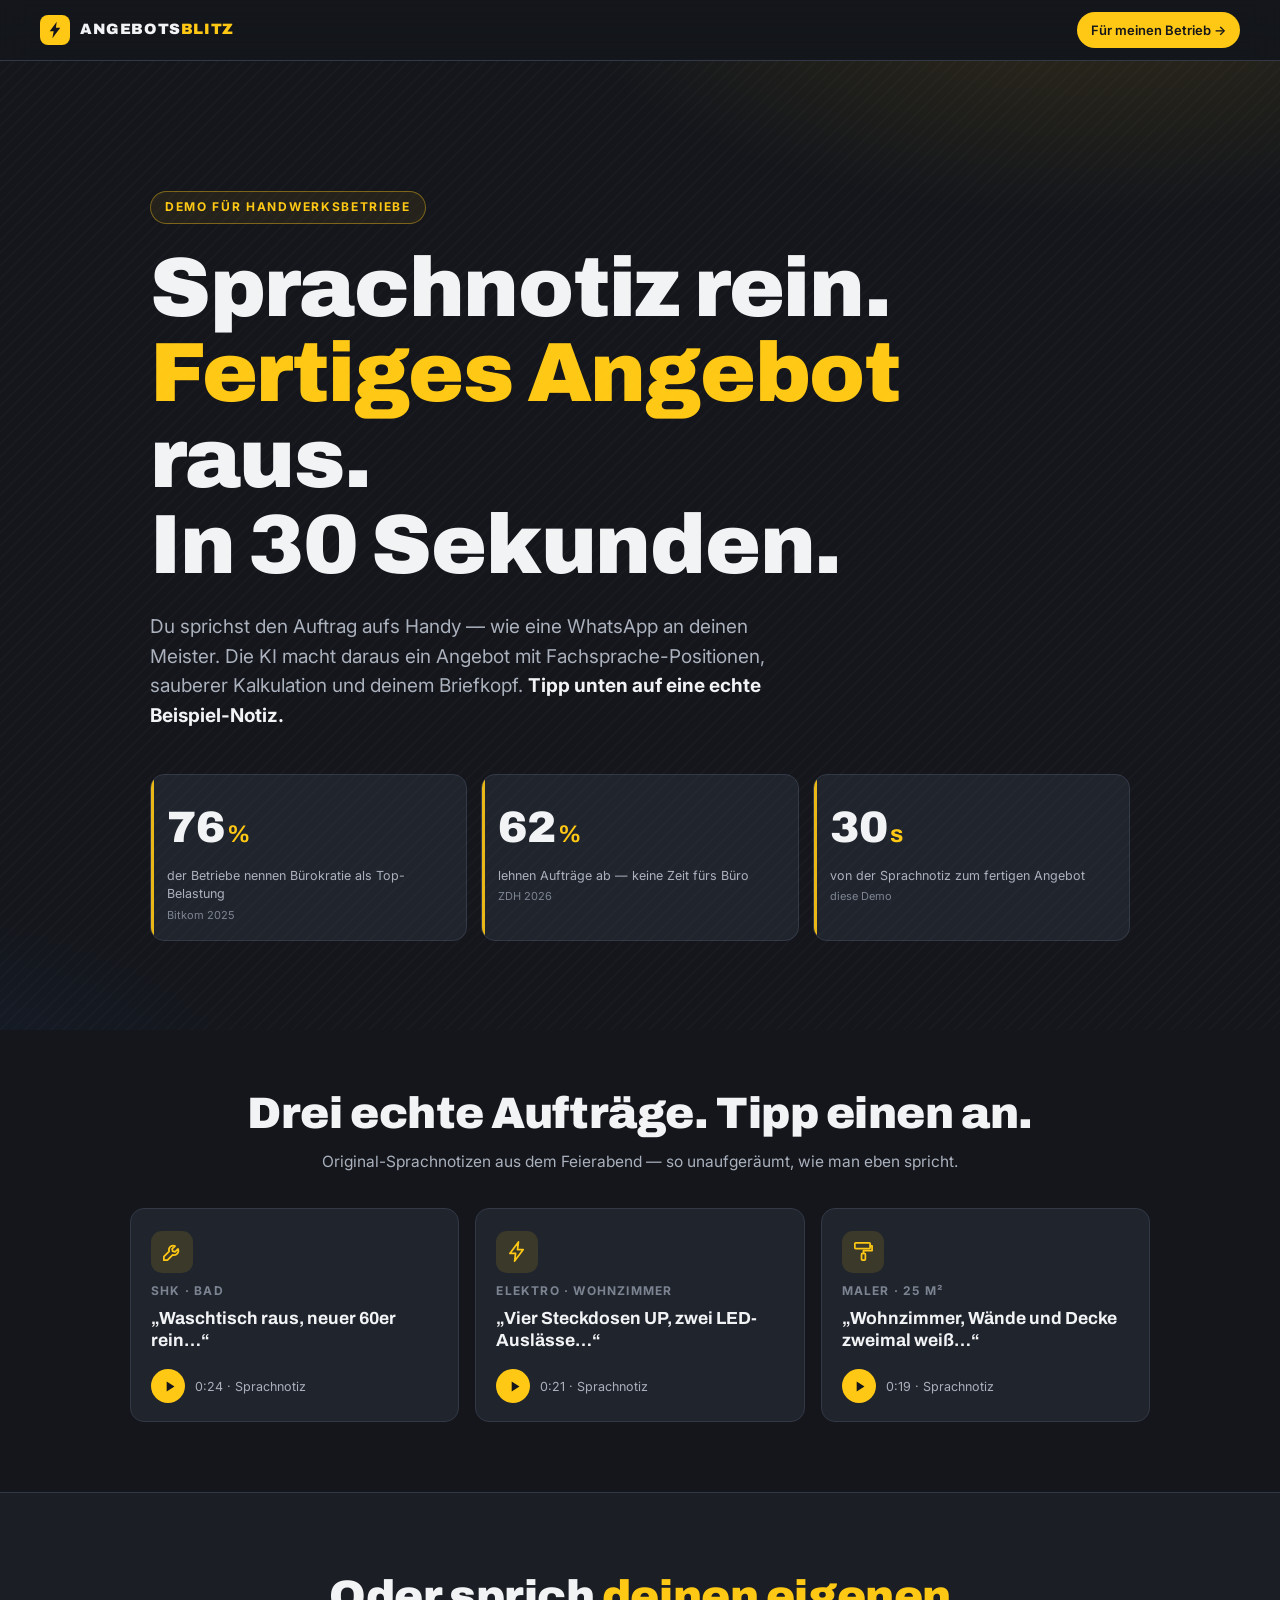
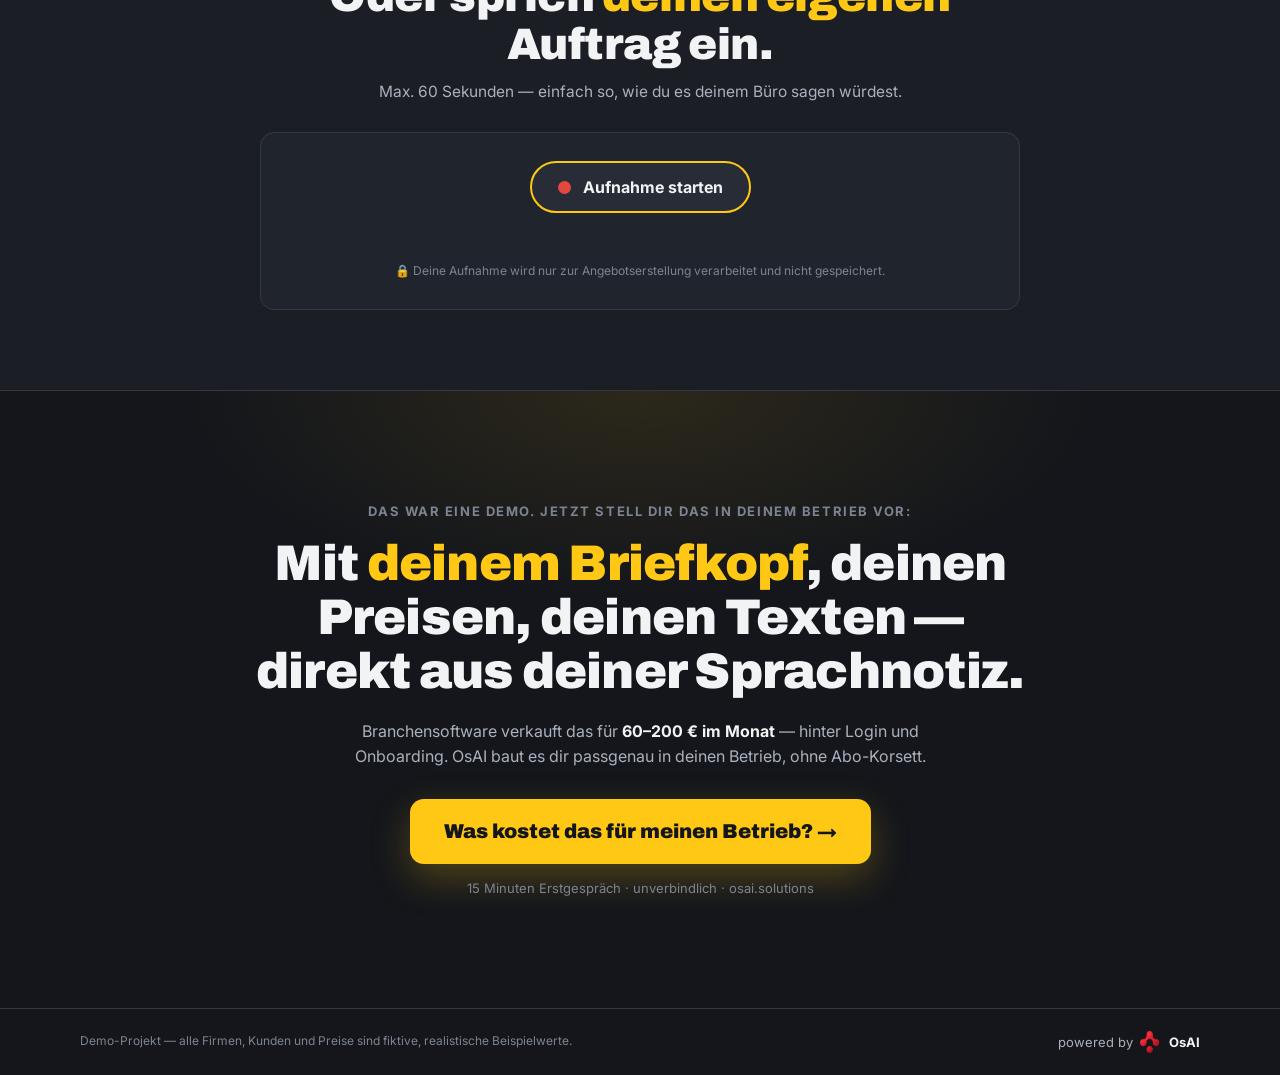
==== index.html @ 94a48719 "feat(mvp): One-Pager + 3 Stage-Szenarien end-to-end — Gate 1 GRÜN (42/42 Checks, 2× gelaufen, Summen" ====
<!DOCTYPE html>
<html lang="de">
<head>
  <meta charset="UTF-8">
  <meta name="viewport" content="width=device-width, initial-scale=1.0">
  <title>Angebots-Blitz — Sprachnotiz rein, fertiges Angebot raus. In 30 Sekunden.</title>
  <meta name="description" content="Handwerker-Demo: Eine Sprachnotiz wird in ~30 Sekunden zu einem fertigen, professionellen Angebot — Fachsprache-Positionen, Material/Lohn getrennt, Netto/USt/Brutto, PDF. Powered by OsAI.">
  <meta property="og:title" content="Angebots-Blitz — Sprachnotiz → fertiges Angebot in 30 Sekunden">
  <meta property="og:description" content="76 % der Handwerksbetriebe nennen Bürokratie als Top-Last. Diese Demo zeigt: Angebot schreiben muss kein Feierabend-Killer sein.">
  <meta property="og:type" content="website">
  <meta property="og:url" content="https://angebots-blitz.demo.osai.solutions/">
  <meta property="og:image" content="https://angebots-blitz.demo.osai.solutions/assets/img/og.png">
  <meta property="og:locale" content="de_DE">
  <meta name="twitter:card" content="summary_large_image">
  <link rel="icon" href="data:image/svg+xml,<svg xmlns='http://www.w3.org/2000/svg' viewBox='0 0 100 100'><rect width='100' height='100' rx='20' fill='%2316181d'/><path d='M58 12 26 56h18l-6 32 36-48H54l4-28z' fill='%23ffc814'/></svg>">
  <link rel="preconnect" href="https://fonts.googleapis.com">
  <link rel="preconnect" href="https://fonts.gstatic.com" crossorigin>
  <link href="https://fonts.googleapis.com/css2?family=Archivo:wght@500;700;900&family=Inter:wght@400;500;600;700&display=swap" rel="stylesheet">
  <link rel="stylesheet" href="assets/css/style.css">
</head>
<body>

  <!-- ===== Topbar ===== -->
  <header class="topbar">
    <a class="topbar-brand" href="#top">
      <span class="blitz-mark" aria-hidden="true">
        <svg viewBox="0 0 100 100"><path d="M58 12 26 56h18l-6 32 36-48H54l4-28z" fill="currentColor"/></svg>
      </span>
      <span class="topbar-word">ANGEBOTS<em>BLITZ</em></span>
    </a>
    <a class="topbar-cta" href="https://osai.solutions?utm_source=angebots-blitz" target="_blank" rel="noopener">Für meinen Betrieb&nbsp;→</a>
  </header>

  <main id="top">

    <!-- ===== Hero ===== -->
    <section class="hero">
      <div class="hero-inner">
        <p class="hero-kicker reveal">Demo für Handwerksbetriebe</p>
        <h1 class="hero-claim reveal">Sprachnotiz rein.<br><span class="accent">Fertiges Angebot</span> raus.<br>In 30&nbsp;Sekunden.</h1>
        <p class="hero-sub reveal">Du sprichst den Auftrag aufs Handy — wie eine WhatsApp an deinen Meister. Die KI macht daraus ein Angebot mit Fachsprache-Positionen, sauberer Kalkulation und deinem Briefkopf. <strong>Tipp unten auf eine echte Beispiel-Notiz.</strong></p>
        <div class="hero-stats reveal">
          <div class="stat"><span class="stat-num" data-count="76">0</span><span class="stat-unit">%</span><span class="stat-label">der Betriebe nennen Bürokratie als Top-Belastung<span class="stat-src">Bitkom 2025</span></span></div>
          <div class="stat"><span class="stat-num" data-count="62">0</span><span class="stat-unit">%</span><span class="stat-label">lehnen Aufträge ab — keine Zeit fürs Büro<span class="stat-src">ZDH 2026</span></span></div>
          <div class="stat"><span class="stat-num" data-count="30">0</span><span class="stat-unit">s</span><span class="stat-label">von der Sprachnotiz zum fertigen Angebot<span class="stat-src">diese Demo</span></span></div>
        </div>
      </div>
      <div class="hero-grain" aria-hidden="true"></div>
    </section>

    <!-- ===== Kacheln ===== -->
    <section class="tiles-section" id="kacheln">
      <h2 class="section-title reveal">Drei echte Aufträge.<br class="mobile-br"> Tipp einen an.</h2>
      <p class="section-sub reveal">Original-Sprachnotizen aus dem Feierabend — so unaufgeräumt, wie man eben spricht.</p>
      <div class="tiles">
        <button class="tile reveal" data-scenario="shk" data-testid="tile-shk">
          <span class="tile-icon" aria-hidden="true"><svg viewBox="0 0 24 24" fill="none" stroke="currentColor" stroke-width="1.8" stroke-linecap="round" stroke-linejoin="round"><path d="M14.7 6.3a4.5 4.5 0 0 0-6.2 5.5L3 17.3V21h3.7l5.5-5.5a4.5 4.5 0 0 0 5.5-6.2l-3 3-2.5-.6-.6-2.5 3.1-2.9z"/></svg></span>
          <span class="tile-trade">SHK · Bad</span>
          <span class="tile-title">„Waschtisch raus, neuer 60er rein…“</span>
          <span class="tile-meta"><span class="tile-play"><svg viewBox="0 0 24 24" fill="currentColor"><path d="M8 5v14l11-7z"/></svg></span><span class="tile-dur">0:24 · Sprachnotiz</span></span>
        </button>
        <button class="tile reveal" data-scenario="elektro" data-testid="tile-elektro">
          <span class="tile-icon" aria-hidden="true"><svg viewBox="0 0 24 24" fill="none" stroke="currentColor" stroke-width="1.8" stroke-linecap="round" stroke-linejoin="round"><path d="M13 2 4 14h6l-1 8 9-12h-6l1-8z"/></svg></span>
          <span class="tile-trade">Elektro · Wohnzimmer</span>
          <span class="tile-title">„Vier Steckdosen UP, zwei LED-Auslässe…“</span>
          <span class="tile-meta"><span class="tile-play"><svg viewBox="0 0 24 24" fill="currentColor"><path d="M8 5v14l11-7z"/></svg></span><span class="tile-dur">0:21 · Sprachnotiz</span></span>
        </button>
        <button class="tile reveal" data-scenario="maler" data-testid="tile-maler">
          <span class="tile-icon" aria-hidden="true"><svg viewBox="0 0 24 24" fill="none" stroke="currentColor" stroke-width="1.8" stroke-linecap="round" stroke-linejoin="round"><path d="M19 3H5a1 1 0 0 0-1 1v4a1 1 0 0 0 1 1h14a1 1 0 0 0 1-1V4a1 1 0 0 0-1-1z"/><path d="M20 6h2v5h-9v3"/><rect x="11" y="14" width="4" height="7" rx="1"/></svg></span>
          <span class="tile-trade">Maler · 25 m²</span>
          <span class="tile-title">„Wohnzimmer, Wände und Decke zweimal weiß…“</span>
          <span class="tile-meta"><span class="tile-play"><svg viewBox="0 0 24 24" fill="currentColor"><path d="M8 5v14l11-7z"/></svg></span><span class="tile-dur">0:19 · Sprachnotiz</span></span>
        </button>
      </div>
    </section>

    <!-- ===== Demo-Stage ===== -->
    <section class="stage-section" id="demo" hidden>
      <div class="stage">
        <!-- Sprachnotiz / Transkript -->
        <div class="voice-panel" data-testid="voice-panel">
          <div class="voice-head">
            <span class="voice-avatar" aria-hidden="true"><svg viewBox="0 0 24 24" fill="none" stroke="currentColor" stroke-width="1.8" stroke-linecap="round"><rect x="9" y="2" width="6" height="12" rx="3"/><path d="M5 10a7 7 0 0 0 14 0M12 17v4"/></svg></span>
            <div class="voice-title-wrap">
              <span class="voice-title" id="voice-title">Sprachnotiz</span>
              <span class="voice-state" id="voice-state">wird transkribiert …</span>
            </div>
            <span class="voice-wave" id="voice-wave" aria-hidden="true"><i></i><i></i><i></i><i></i><i></i></span>
          </div>
          <p class="voice-transcript" id="voice-transcript" data-testid="transcript" aria-live="polite"></p>
          <div class="ki-steps" id="ki-steps" aria-live="polite"></div>
        </div>

        <!-- Dokument-Viewer -->
        <div class="doc-wrap">
          <div class="doc-toolbar" id="doc-toolbar">
            <div class="brand-switch" id="brand-switch" data-testid="brand-switch">
              <span class="brand-switch-label">Briefkopf:</span>
              <div class="brand-chips" id="brand-chips"></div>
            </div>
            <button class="pdf-btn" id="pdf-btn" data-testid="pdf-btn" type="button">
              <svg viewBox="0 0 24 24" fill="none" stroke="currentColor" stroke-width="2" stroke-linecap="round" stroke-linejoin="round"><path d="M12 3v12m0 0 4-4m-4 4-4-4M4 17v2a2 2 0 0 0 2 2h12a2 2 0 0 0 2-2v-2"/></svg>
              PDF herunterladen
            </button>
          </div>

          <article class="doc" id="doc" data-testid="doc">
            <header class="doc-head">
              <div class="doc-brand">
                <span class="doc-logo" id="doc-logo">MH</span>
                <div class="doc-brand-text">
                  <strong id="doc-firm-name">Muster Haustechnik GmbH</strong>
                  <span id="doc-firm-tagline">Sanitär · Heizung · Klima</span>
                </div>
              </div>
              <div class="doc-firm-meta" id="doc-firm-meta">
                Werkstattring 14 · 71332 Waiblingen<br>
                Tel. 07151 / 98 76 54<br>
                info@muster-haustechnik.de
              </div>
            </header>

            <div class="doc-address-row">
              <div class="doc-address">
                <span class="doc-address-label" id="doc-sender-line">Muster Haustechnik GmbH · Werkstattring 14 · 71332 Waiblingen</span>
                <span id="doc-kunde">—</span>
              </div>
              <table class="doc-meta-table">
                <tr><td>Angebot Nr.</td><td id="doc-nr" data-testid="doc-nr">—</td></tr>
                <tr><td>Datum</td><td id="doc-datum">—</td></tr>
                <tr><td>Gültig bis</td><td id="doc-bindefrist">—</td></tr>
              </table>
            </div>

            <h2 class="doc-title">Angebot — <span id="doc-projekt">…</span></h2>
            <p class="doc-intro">Sehr geehrte Damen und Herren,<br>vielen Dank für Ihre Anfrage. Gerne bieten wir Ihnen die nachfolgenden Leistungen an:</p>

            <table class="doc-table" data-testid="doc-table">
              <thead>
                <tr><th>Pos.</th><th>Beschreibung</th><th class="num">Menge</th><th>Einheit</th><th class="num">EP&nbsp;€</th><th class="num">GP&nbsp;€</th></tr>
              </thead>
              <tbody id="doc-positions"></tbody>
            </table>

            <div class="doc-sums">
              <div class="doc-split" id="doc-split"></div>
              <table class="doc-sums-table">
                <tr><td>Summe netto</td><td class="num" id="sum-netto" data-testid="sum-netto">0,00&nbsp;€</td></tr>
                <tr><td>zzgl. 19&nbsp;% USt.</td><td class="num" id="sum-ust" data-testid="sum-ust">0,00&nbsp;€</td></tr>
                <tr class="doc-total"><td>Gesamtbetrag</td><td class="num" id="sum-brutto" data-testid="sum-brutto">0,00&nbsp;€</td></tr>
              </table>
            </div>

            <div class="doc-terms" id="doc-terms">
              <p><strong>Bindefrist:</strong> Dieses Angebot ist 4 Wochen ab Angebotsdatum gültig.</p>
              <p><strong>Zahlungsbedingungen:</strong> Zahlbar innerhalb von 14 Tagen nach Rechnungserhalt ohne Abzug.</p>
              <p><strong>Gewährleistung:</strong> Es gelten die gesetzlichen Gewährleistungsfristen nach BGB. Ausführung nach den anerkannten Regeln der Technik.</p>
            </div>
            <div class="doc-sign">
              <p>Mit freundlichen Grüßen</p>
              <p class="doc-sign-name" id="doc-sign-name">Muster Haustechnik GmbH</p>
              <p class="doc-sign-meta" id="doc-sign-meta">USt-IdNr. DE 123 456 789 · Handwerksrolle: fiktiver Demo-Eintrag</p>
            </div>
            <div class="doc-demo-stamp" aria-hidden="true">DEMO</div>
          </article>

          <!-- So kalkuliert die KI -->
          <details class="calc-details reveal" id="calc-details" data-testid="calc-details">
            <summary>So kalkuliert die KI <svg viewBox="0 0 24 24" fill="none" stroke="currentColor" stroke-width="2.2" stroke-linecap="round"><path d="m6 9 6 6 6-6"/></svg></summary>
            <div class="calc-body">
              <p><strong>Stundenverrechnungssatz statt Bauchgefühl.</strong> Der Satz (hier z.&nbsp;B. 72&nbsp;€/h SHK, 68&nbsp;€/h Elektro) deckt nicht nur den Lohn, sondern auch Lohnnebenkosten, Fahrzeuge, Werkstatt, Verwaltung und Gewinn — deshalb liegt er deutlich über dem reinen Monteurlohn.</p>
              <p><strong>Material mit 15&nbsp;% Aufschlag.</strong> Auf Einkaufspreise kalkuliert die KI einen branchenüblichen Materialaufschlag von 15&nbsp;% ein — er deckt Beschaffung, Lagerung und Gewährleistungsrisiko.</p>
              <p><strong>Material und Lohn getrennt</strong>, Anfahrt als eigene Position, Pauschalen nur wo üblich (Kleinmaterial, E-Check). So entsteht ein Angebot, das ein Meister unterschreiben würde.</p>
              <p class="calc-src">Preisniveau-Quellen: handwerk.cloud Stundensatz-Studie 2026 · MyHammer Preisradar. Alle Beträge dieser Demo sind realistische Beispielwerte, keine verbindliche Kalkulation.</p>
            </div>
          </details>
        </div>
      </div>
    </section>

    <!-- ===== Live-Pfad ===== -->
    <section class="live-section reveal" id="live">
      <div class="live-inner">
        <h2 class="section-title">Oder sprich <span class="accent">deinen eigenen</span> Auftrag ein.</h2>
        <p class="section-sub">Max. 60 Sekunden — einfach so, wie du es deinem Büro sagen würdest.</p>
        <div class="live-box" id="live-box">
          <button class="rec-btn" id="rec-btn" data-testid="rec-btn" type="button">
            <span class="rec-dot" aria-hidden="true"></span>
            <span class="rec-label" id="rec-label">Aufnahme starten</span>
          </button>
          <div class="rec-timer" id="rec-timer" hidden>0:00</div>
          <p class="live-status" id="live-status" data-testid="live-status"></p>
          <p class="dsgvo-line">🔒 Deine Aufnahme wird nur zur Angebotserstellung verarbeitet und nicht gespeichert.</p>
        </div>
      </div>
    </section>

    <!-- ===== CTA ===== -->
    <section class="cta-section reveal" id="cta">
      <div class="cta-inner">
        <p class="cta-kicker">Das war eine Demo. Jetzt stell dir das in deinem Betrieb vor:</p>
        <h2 class="cta-claim">Mit <span class="accent">deinem Briefkopf</span>, deinen Preisen, deinen Texten — direkt aus deiner Sprachnotiz.</h2>
        <p class="cta-compare">Branchensoftware verkauft das für <strong>60–200&nbsp;€ im Monat</strong> — hinter Login und Onboarding. OsAI baut es dir passgenau in deinen Betrieb, ohne Abo-Korsett.</p>
        <a class="cta-btn" href="https://osai.solutions?utm_source=angebots-blitz" target="_blank" rel="noopener" data-testid="cta-btn">Was kostet das für meinen Betrieb?&nbsp;→</a>
        <p class="cta-sub">15 Minuten Erstgespräch · unverbindlich · osai.solutions</p>
      </div>
    </section>
  </main>

  <footer class="footer">
    <div class="footer-inner">
      <span class="footer-note">Demo-Projekt — alle Firmen, Kunden und Preise sind fiktive, realistische Beispielwerte.</span>
      <a class="footer-brand" href="https://osai.solutions?utm_source=angebots-blitz" target="_blank" rel="noopener">
        powered by <img src="assets/img/osai-logo.png" alt="OsAI" width="22" height="22"> <strong>OsAI</strong>
      </a>
    </div>
  </footer>

  <script src="assets/js/scenarios.js"></script>
  <script src="assets/js/app.js"></script>
</body>
</html>
---- assets/css/style.css ----
/* ============================================================
   Angebots-Blitz — „Werkstatt-Premium"
   Anthrazit + Signalgelb, kräftig & clean, durchgehend animiert.
   ============================================================ */

:root {
  --bg: #14161b;
  --bg-2: #1b1e25;
  --panel: #20242d;
  --panel-2: #272c37;
  --line: #323845;
  --ink: #f2f3f5;
  --ink-dim: #aab1bd;
  --ink-faint: #7c8492;
  --accent: #ffc814;
  --accent-deep: #e8a200;
  --accent-ink: #14161b;
  --paper: #ffffff;
  --paper-ink: #1d2129;
  --paper-dim: #5c6470;
  --paper-line: #e3e6ea;
  --brand-color: #1f6feb;
  --radius: 14px;
  --shadow: 0 18px 50px rgba(0, 0, 0, .45);
  --font-display: "Archivo", "Inter", system-ui, sans-serif;
  --font-body: "Inter", system-ui, -apple-system, sans-serif;
}

* { margin: 0; padding: 0; box-sizing: border-box; }
html { scroll-behavior: smooth; }
body {
  background: var(--bg);
  color: var(--ink);
  font-family: var(--font-body);
  font-size: 16px;
  line-height: 1.55;
  -webkit-font-smoothing: antialiased;
  overflow-x: hidden;
}
button { font-family: inherit; cursor: pointer; }
.accent { color: var(--accent); }

/* ---------- Reveals ---------- */
.reveal { opacity: 0; transform: translateY(26px); transition: opacity .7s ease, transform .7s cubic-bezier(.2,.7,.2,1); }
.reveal.in { opacity: 1; transform: none; }
@media (prefers-reduced-motion: reduce) {
  .reveal { opacity: 1; transform: none; transition: none; }
  html { scroll-behavior: auto; }
}

/* ---------- Topbar ---------- */
.topbar {
  position: sticky; top: 0; z-index: 50;
  display: flex; align-items: center; justify-content: space-between;
  padding: 12px clamp(16px, 4vw, 40px);
  background: rgba(20, 22, 27, .82);
  backdrop-filter: blur(14px);
  -webkit-backdrop-filter: blur(14px);
  border-bottom: 1px solid var(--line);
}
.topbar-brand { display: flex; align-items: center; gap: 10px; text-decoration: none; color: var(--ink); }
.blitz-mark { width: 30px; height: 30px; display: grid; place-items: center; background: var(--accent); color: var(--accent-ink); border-radius: 8px; }
.blitz-mark svg { width: 22px; height: 22px; }
.topbar-word { font-family: var(--font-display); font-weight: 900; letter-spacing: .04em; font-size: 15px; }
.topbar-word em { font-style: normal; color: var(--accent); }
.topbar-cta {
  font-size: 13px; font-weight: 600; text-decoration: none;
  color: var(--accent-ink); background: var(--accent);
  padding: 8px 14px; border-radius: 999px;
  transition: transform .2s ease, box-shadow .2s ease;
}
.topbar-cta:hover { transform: translateY(-1px); box-shadow: 0 6px 18px rgba(255, 200, 20, .35); }

/* ---------- Hero ---------- */
.hero { position: relative; padding: clamp(64px, 11vw, 130px) clamp(20px, 5vw, 48px) clamp(48px, 7vw, 90px); overflow: hidden; }
.hero-grain {
  position: absolute; inset: 0; pointer-events: none;
  background:
    radial-gradient(900px 420px at 85% -10%, rgba(255, 200, 20, .13), transparent 60%),
    radial-gradient(700px 380px at -10% 110%, rgba(31, 111, 235, .10), transparent 60%),
    repeating-linear-gradient(135deg, rgba(255,255,255,.014) 0 2px, transparent 2px 9px);
}
.hero-inner { position: relative; max-width: 980px; margin: 0 auto; }
.hero-kicker {
  display: inline-block; font-size: 12px; font-weight: 700; letter-spacing: .14em; text-transform: uppercase;
  color: var(--accent); border: 1px solid rgba(255, 200, 20, .4); border-radius: 999px; padding: 6px 14px;
  margin-bottom: 22px; background: rgba(255, 200, 20, .07);
}
.hero-claim {
  font-family: var(--font-display); font-weight: 900;
  font-size: clamp(38px, 7.4vw, 84px); line-height: 1.02; letter-spacing: -.015em;
  text-wrap: balance;
}
.hero-sub { max-width: 620px; margin-top: 24px; color: var(--ink-dim); font-size: clamp(16px, 2vw, 19px); }
.hero-sub strong { color: var(--ink); }

.hero-stats { display: grid; grid-template-columns: repeat(3, 1fr); gap: 14px; margin-top: 44px; }
.stat {
  background: var(--panel); border: 1px solid var(--line); border-radius: var(--radius);
  padding: 18px 16px 16px; position: relative; overflow: hidden;
}
.stat::after { content: ""; position: absolute; left: 0; top: 0; bottom: 0; width: 3px; background: var(--accent); opacity: .9; }
.stat-num { font-family: var(--font-display); font-weight: 900; font-size: clamp(30px, 4vw, 44px); color: var(--ink); }
.stat-unit { font-family: var(--font-display); font-weight: 700; font-size: clamp(18px, 2.4vw, 24px); color: var(--accent); margin-left: 2px; }
.stat-label { display: block; margin-top: 6px; font-size: 12.5px; color: var(--ink-dim); line-height: 1.45; }
.stat-src { display: block; margin-top: 4px; font-size: 11px; color: var(--ink-faint); }

/* ---------- Sections ---------- */
.section-title { font-family: var(--font-display); font-weight: 900; font-size: clamp(26px, 4.6vw, 44px); line-height: 1.08; letter-spacing: -.01em; text-align: center; }
.section-sub { text-align: center; color: var(--ink-dim); margin-top: 12px; font-size: 15.5px; }
.mobile-br { display: none; }

/* ---------- Tiles ---------- */
.tiles-section { padding: clamp(30px, 5vw, 60px) clamp(20px, 5vw, 48px) clamp(40px, 6vw, 70px); }
.tiles { display: grid; grid-template-columns: repeat(3, 1fr); gap: 16px; max-width: 1020px; margin: 34px auto 0; }
.tile {
  text-align: left; background: var(--panel); border: 1px solid var(--line); border-radius: var(--radius);
  padding: 22px 20px 18px; color: var(--ink); display: flex; flex-direction: column; gap: 10px;
  transition: transform .25s cubic-bezier(.2,.7,.2,1), border-color .25s ease, box-shadow .25s ease;
  position: relative; overflow: hidden;
}
.tile::before {
  content: ""; position: absolute; inset: 0;
  background: linear-gradient(140deg, rgba(255, 200, 20, .09), transparent 45%);
  opacity: 0; transition: opacity .3s ease;
}
.tile:hover, .tile:focus-visible { transform: translateY(-4px); border-color: rgba(255, 200, 20, .55); box-shadow: var(--shadow); }
.tile:hover::before { opacity: 1; }
.tile.playing { border-color: var(--accent); }
.tile-icon { width: 42px; height: 42px; border-radius: 11px; display: grid; place-items: center; background: rgba(255, 200, 20, .12); color: var(--accent); }
.tile-icon svg { width: 23px; height: 23px; }
.tile-trade { font-size: 12px; font-weight: 700; letter-spacing: .1em; text-transform: uppercase; color: var(--ink-faint); }
.tile-title { font-family: var(--font-display); font-weight: 700; font-size: 17.5px; line-height: 1.3; }
.tile-meta { display: flex; align-items: center; gap: 10px; margin-top: 6px; }
.tile-play {
  width: 34px; height: 34px; border-radius: 50%; display: grid; place-items: center;
  background: var(--accent); color: var(--accent-ink); flex: none;
  transition: transform .2s ease;
}
.tile:hover .tile-play { transform: scale(1.1); }
.tile-play svg { width: 17px; height: 17px; margin-left: 2px; }
.tile-dur { font-size: 12.5px; color: var(--ink-dim); }

/* ---------- Stage ---------- */
.stage-section { padding: 0 clamp(16px, 4vw, 48px) clamp(44px, 6vw, 80px); }
.stage-section[hidden] { display: none; }
.stage { display: grid; grid-template-columns: minmax(290px, 380px) minmax(0, 1fr); gap: 20px; max-width: 1120px; margin: 0 auto; align-items: start; }

/* Voice panel */
.voice-panel {
  background: var(--panel); border: 1px solid var(--line); border-radius: var(--radius);
  padding: 18px; position: sticky; top: 74px;
}
.voice-head { display: flex; align-items: center; gap: 12px; }
.voice-avatar { width: 40px; height: 40px; border-radius: 50%; background: rgba(255,200,20,.13); color: var(--accent); display: grid; place-items: center; flex: none; }
.voice-avatar svg { width: 20px; height: 20px; }
.voice-title-wrap { display: flex; flex-direction: column; min-width: 0; }
.voice-title { font-weight: 700; font-size: 14.5px; }
.voice-state { font-size: 12px; color: var(--accent); }
.voice-wave { margin-left: auto; display: flex; gap: 3px; align-items: flex-end; height: 20px; }
.voice-wave i { width: 3.5px; background: var(--accent); border-radius: 2px; height: 6px; animation: wave 1s ease-in-out infinite; }
.voice-wave i:nth-child(2) { animation-delay: .15s; } .voice-wave i:nth-child(3) { animation-delay: .3s; }
.voice-wave i:nth-child(4) { animation-delay: .45s; } .voice-wave i:nth-child(5) { animation-delay: .6s; }
.voice-wave.idle i { animation-play-state: paused; height: 5px; opacity: .35; }
@keyframes wave { 0%, 100% { height: 5px; } 50% { height: 19px; } }
.voice-transcript {
  margin-top: 14px; font-size: 14.5px; color: var(--ink-dim); line-height: 1.65; min-height: 90px;
  border-left: 3px solid rgba(255, 200, 20, .4); padding-left: 12px; white-space: pre-wrap;
}
.voice-transcript .caret { display: inline-block; width: 8px; height: 16px; background: var(--accent); vertical-align: -2px; margin-left: 2px; animation: blink .8s steps(1) infinite; }
@keyframes blink { 50% { opacity: 0; } }

.ki-steps { margin-top: 14px; display: flex; flex-direction: column; gap: 7px; }
.ki-step { display: flex; align-items: center; gap: 9px; font-size: 13px; color: var(--ink-dim); opacity: 0; transform: translateX(-8px); transition: opacity .4s ease, transform .4s ease; }
.ki-step.in { opacity: 1; transform: none; }
.ki-step .tick { width: 17px; height: 17px; border-radius: 50%; background: rgba(82, 196, 120, .15); color: #52c478; display: grid; place-items: center; flex: none; font-size: 11px; }

/* Doc toolbar */
.doc-wrap { min-width: 0; }
.doc-toolbar { display: flex; align-items: center; justify-content: space-between; gap: 12px; flex-wrap: wrap; margin-bottom: 12px; }
.brand-switch { display: flex; align-items: center; gap: 10px; flex-wrap: wrap; }
.brand-switch-label { font-size: 12.5px; color: var(--ink-faint); font-weight: 600; }
.brand-chips { display: flex; gap: 8px; flex-wrap: wrap; }
.brand-chip {
  display: flex; align-items: center; gap: 7px;
  background: var(--panel); border: 1px solid var(--line); color: var(--ink-dim);
  font-size: 12.5px; font-weight: 600; padding: 6px 12px 6px 7px; border-radius: 999px;
  transition: border-color .2s ease, color .2s ease, transform .2s ease;
}
.brand-chip:hover { transform: translateY(-1px); }
.brand-chip .chip-dot { width: 18px; height: 18px; border-radius: 50%; display: grid; place-items: center; font-size: 8.5px; font-weight: 800; color: #fff; }
.brand-chip.active { border-color: var(--accent); color: var(--ink); background: var(--panel-2); }
.pdf-btn {
  display: inline-flex; align-items: center; gap: 8px;
  background: var(--accent); color: var(--accent-ink); border: none;
  font-size: 13.5px; font-weight: 700; padding: 10px 16px; border-radius: 10px;
  transition: transform .2s ease, box-shadow .2s ease;
}
.pdf-btn:hover { transform: translateY(-1px); box-shadow: 0 8px 22px rgba(255, 200, 20, .3); }
.pdf-btn svg { width: 16px; height: 16px; }

/* ---------- Das Dokument ---------- */
.doc {
  background: var(--paper); color: var(--paper-ink); border-radius: 10px;
  padding: clamp(22px, 4vw, 44px); box-shadow: var(--shadow);
  font-size: 13.5px; line-height: 1.5; position: relative; overflow: hidden;
}
.doc-head { display: flex; justify-content: space-between; gap: 16px; align-items: flex-start; border-bottom: 3px solid var(--brand-color); padding-bottom: 16px; }
.doc-brand { display: flex; align-items: center; gap: 12px; min-width: 0; }
.doc-logo {
  width: 46px; height: 46px; border-radius: 10px; background: var(--brand-color); color: #fff;
  display: grid; place-items: center; font-family: var(--font-display); font-weight: 900; font-size: 18px;
  flex: none; transition: background .35s ease;
}
.doc-brand-text { display: flex; flex-direction: column; min-width: 0; }
.doc-brand-text strong { font-size: 16.5px; font-family: var(--font-display); letter-spacing: -.01em; }
.doc-brand-text span { font-size: 11.5px; color: var(--paper-dim); }
.doc-firm-meta { font-size: 10.5px; color: var(--paper-dim); text-align: right; line-height: 1.6; flex: none; }

.doc-address-row { display: flex; justify-content: space-between; gap: 18px; margin-top: 20px; flex-wrap: wrap; }
.doc-address { display: flex; flex-direction: column; gap: 8px; font-size: 12.5px; }
.doc-address-label { font-size: 9px; color: var(--paper-dim); border-bottom: 1px solid var(--paper-line); padding-bottom: 3px; }
.doc-meta-table { border-collapse: collapse; font-size: 12px; }
.doc-meta-table td { padding: 2px 0 2px 18px; }
.doc-meta-table td:first-child { color: var(--paper-dim); padding-left: 0; }
.doc-meta-table td:last-child { font-weight: 600; text-align: right; }

.doc-title { font-family: var(--font-display); font-size: 19px; margin-top: 24px; letter-spacing: -.01em; }
.doc-intro { margin-top: 10px; color: var(--paper-ink); }

.doc-table { width: 100%; border-collapse: collapse; margin-top: 16px; }
.doc-table th {
  text-align: left; font-size: 10.5px; text-transform: uppercase; letter-spacing: .07em;
  color: var(--paper-dim); border-bottom: 2px solid var(--paper-ink); padding: 6px 8px 6px 0;
}
.doc-table th.num, .doc-table td.num { text-align: right; }
.doc-table td { padding: 9px 8px 9px 0; border-bottom: 1px solid var(--paper-line); vertical-align: top; }
.doc-table td:last-child, .doc-table th:last-child { padding-right: 0; }
.doc-table .pos-row { opacity: 0; transform: translateY(10px); transition: opacity .45s ease, transform .45s cubic-bezier(.2,.7,.2,1); }
.doc-table .pos-row.in { opacity: 1; transform: none; }
.pos-desc { max-width: 420px; }
.pos-typ { display: inline-block; margin-top: 4px; font-size: 9.5px; font-weight: 700; letter-spacing: .06em; text-transform: uppercase; padding: 2px 7px; border-radius: 999px; }
.pos-typ.material { background: #e8f0fe; color: #1a56b8; }
.pos-typ.lohn { background: #fef3dc; color: #946200; }
.pos-typ.pauschale { background: #eceff3; color: #5c6470; }

.doc-sums { display: flex; justify-content: space-between; align-items: flex-end; gap: 18px; margin-top: 16px; flex-wrap: wrap; }
.doc-split { display: flex; flex-direction: column; gap: 4px; font-size: 11.5px; color: var(--paper-dim); }
.doc-split b { color: var(--paper-ink); font-weight: 600; }
.doc-sums-table { border-collapse: collapse; min-width: 240px; margin-left: auto; }
.doc-sums-table td { padding: 5px 0 5px 26px; font-size: 13.5px; }
.doc-sums-table td.num { text-align: right; font-variant-numeric: tabular-nums; font-weight: 600; }
.doc-sums-table .doc-total td {
  border-top: 2px solid var(--paper-ink); font-family: var(--font-display); font-weight: 900; font-size: 16.5px; padding-top: 9px;
}
.doc-sums-table .doc-total td.num { color: var(--brand-color); transition: color .35s ease; }

.doc-terms { margin-top: 22px; padding-top: 14px; border-top: 1px solid var(--paper-line); font-size: 11.5px; color: var(--paper-dim); display: grid; gap: 5px; }
.doc-terms strong { color: var(--paper-ink); }
.doc-sign { margin-top: 20px; font-size: 12.5px; }
.doc-sign-name { font-family: "Snell Roundhand", "Segoe Script", cursive; font-size: 21px; margin-top: 6px; color: var(--brand-color); transition: color .35s ease; }
.doc-sign-meta { font-size: 10px; color: var(--paper-dim); margin-top: 10px; }
.doc-demo-stamp {
  position: absolute; right: -34px; top: 26px; transform: rotate(38deg);
  background: rgba(194, 64, 58, .12); color: rgba(194, 64, 58, .55);
  font-family: var(--font-display); font-weight: 900; font-size: 13px; letter-spacing: .35em;
  padding: 5px 50px; border: 1px solid rgba(194, 64, 58, .25);
}

/* Fertig-Badge */
.done-badge {
  display: inline-flex; align-items: center; gap: 8px; margin-top: 14px;
  background: rgba(82, 196, 120, .12); color: #52c478; border: 1px solid rgba(82, 196, 120, .3);
  font-size: 13px; font-weight: 700; padding: 8px 14px; border-radius: 999px;
  animation: pop .45s cubic-bezier(.2,.9,.3,1.4);
}
@keyframes pop { from { transform: scale(.7); opacity: 0; } to { transform: scale(1); opacity: 1; } }

/* Calc details */
.calc-details { margin-top: 16px; background: var(--panel); border: 1px solid var(--line); border-radius: var(--radius); overflow: hidden; }
.calc-details summary {
  list-style: none; display: flex; align-items: center; justify-content: space-between; gap: 10px;
  padding: 15px 18px; font-weight: 700; font-size: 14.5px; cursor: pointer; user-select: none;
}
.calc-details summary::-webkit-details-marker { display: none; }
.calc-details summary svg { width: 18px; height: 18px; color: var(--accent); transition: transform .3s ease; flex: none; }
.calc-details[open] summary svg { transform: rotate(180deg); }
.calc-body { padding: 0 18px 18px; display: grid; gap: 10px; color: var(--ink-dim); font-size: 14px; }
.calc-body strong { color: var(--ink); }
.calc-src { font-size: 12px; color: var(--ink-faint); }

/* ---------- Live ---------- */
.live-section { padding: clamp(40px, 7vw, 80px) clamp(20px, 5vw, 48px); background: var(--bg-2); border-top: 1px solid var(--line); border-bottom: 1px solid var(--line); }
.live-inner { max-width: 760px; margin: 0 auto; text-align: center; }
.live-box { margin-top: 28px; background: var(--panel); border: 1px solid var(--line); border-radius: var(--radius); padding: 28px 22px; }
.rec-btn {
  display: inline-flex; align-items: center; gap: 12px;
  background: var(--panel-2); color: var(--ink); border: 2px solid var(--accent);
  font-size: 16px; font-weight: 700; padding: 14px 26px; border-radius: 999px;
  transition: transform .2s ease, background .2s ease, box-shadow .2s ease;
}
.rec-btn:hover { transform: translateY(-2px); box-shadow: 0 10px 28px rgba(255, 200, 20, .22); }
.rec-btn .rec-dot { width: 13px; height: 13px; border-radius: 50%; background: #e3473d; flex: none; }
.rec-btn.recording { background: #2c1a18; border-color: #e3473d; }
.rec-btn.recording .rec-dot { animation: recpulse 1.1s ease-in-out infinite; }
@keyframes recpulse { 0%, 100% { transform: scale(1); opacity: 1; } 50% { transform: scale(1.45); opacity: .55; } }
.rec-btn[disabled] { opacity: .55; cursor: not-allowed; transform: none; box-shadow: none; }
.rec-timer { font-family: var(--font-display); font-weight: 900; font-size: 30px; margin-top: 14px; font-variant-numeric: tabular-nums; }
.live-status { margin-top: 12px; font-size: 14px; color: var(--ink-dim); min-height: 21px; }
.live-status.error { color: #f0a8a3; }
.dsgvo-line { margin-top: 16px; font-size: 12px; color: var(--ink-faint); }

/* ---------- CTA ---------- */
.cta-section { padding: clamp(56px, 9vw, 110px) clamp(20px, 5vw, 48px); position: relative; overflow: hidden; }
.cta-section::before {
  content: ""; position: absolute; inset: 0;
  background: radial-gradient(700px 320px at 50% 0%, rgba(255, 200, 20, .1), transparent 65%);
  pointer-events: none;
}
.cta-inner { position: relative; max-width: 820px; margin: 0 auto; text-align: center; }
.cta-kicker { font-size: 13px; font-weight: 700; letter-spacing: .12em; text-transform: uppercase; color: var(--ink-faint); }
.cta-claim { font-family: var(--font-display); font-weight: 900; font-size: clamp(28px, 5vw, 50px); line-height: 1.08; margin-top: 16px; letter-spacing: -.015em; text-wrap: balance; }
.cta-compare { margin-top: 20px; color: var(--ink-dim); font-size: 16px; max-width: 600px; margin-left: auto; margin-right: auto; }
.cta-compare strong { color: var(--ink); }
.cta-btn {
  display: inline-block; margin-top: 30px;
  background: var(--accent); color: var(--accent-ink); text-decoration: none;
  font-family: var(--font-display); font-weight: 900; font-size: clamp(16px, 2.4vw, 20px);
  padding: 17px 34px; border-radius: 14px;
  transition: transform .2s ease, box-shadow .2s ease;
  box-shadow: 0 14px 38px rgba(255, 200, 20, .25);
}
.cta-btn:hover { transform: translateY(-3px); box-shadow: 0 20px 48px rgba(255, 200, 20, .4); }
.cta-sub { margin-top: 14px; font-size: 13px; color: var(--ink-faint); }

/* ---------- Footer ---------- */
.footer { border-top: 1px solid var(--line); padding: 22px clamp(20px, 5vw, 48px); }
.footer-inner { max-width: 1120px; margin: 0 auto; display: flex; align-items: center; justify-content: space-between; gap: 14px; flex-wrap: wrap; }
.footer-note { font-size: 12px; color: var(--ink-faint); }
.footer-brand { display: inline-flex; align-items: center; gap: 7px; color: var(--ink-dim); text-decoration: none; font-size: 13px; }
.footer-brand img { border-radius: 5px; }
.footer-brand strong { color: var(--ink); }

/* ---------- Mobile ---------- */
@media (max-width: 860px) {
  .stage { grid-template-columns: 1fr; }
  .voice-panel { position: static; }
  .tiles { grid-template-columns: 1fr; max-width: 460px; }
  .hero-stats { grid-template-columns: 1fr; gap: 10px; }
  .stat { display: grid; grid-template-columns: auto auto 1fr; align-items: baseline; column-gap: 4px; padding: 14px 16px; }
  .stat-label { margin-top: 0; margin-left: 12px; }
  .mobile-br { display: inline; }
}
@media (max-width: 480px) {
  .doc { padding: 18px 14px; font-size: 12px; }
  .doc-head { flex-direction: column; }
  .doc-firm-meta { text-align: left; }
  .doc-table th:nth-child(4), .doc-table td:nth-child(4) { display: none; } /* Einheit auf sehr schmal ausblenden */
  .pos-desc { max-width: none; }
  .doc-toolbar { flex-direction: column; align-items: stretch; }
  .pdf-btn { justify-content: center; }
  .topbar-cta { font-size: 12px; padding: 7px 11px; }
  .doc-demo-stamp { display: none; }
}

/* ---------- Print: nur das Dokument, als echtes Angebot ---------- */
@media print {
  @page { size: A4; margin: 14mm; }
  body { background: #fff; }
  .topbar, .hero, .tiles-section, .live-section, .cta-section, .footer,
  .voice-panel, .doc-toolbar, .calc-details, .done-badge { display: none !important; }
  .stage-section { padding: 0; }
  .stage { display: block; max-width: none; }
  .doc { box-shadow: none; border-radius: 0; padding: 0; font-size: 12px; }
  .doc-demo-stamp { display: none; }
  .doc-table .pos-row { opacity: 1 !important; transform: none !important; }
}
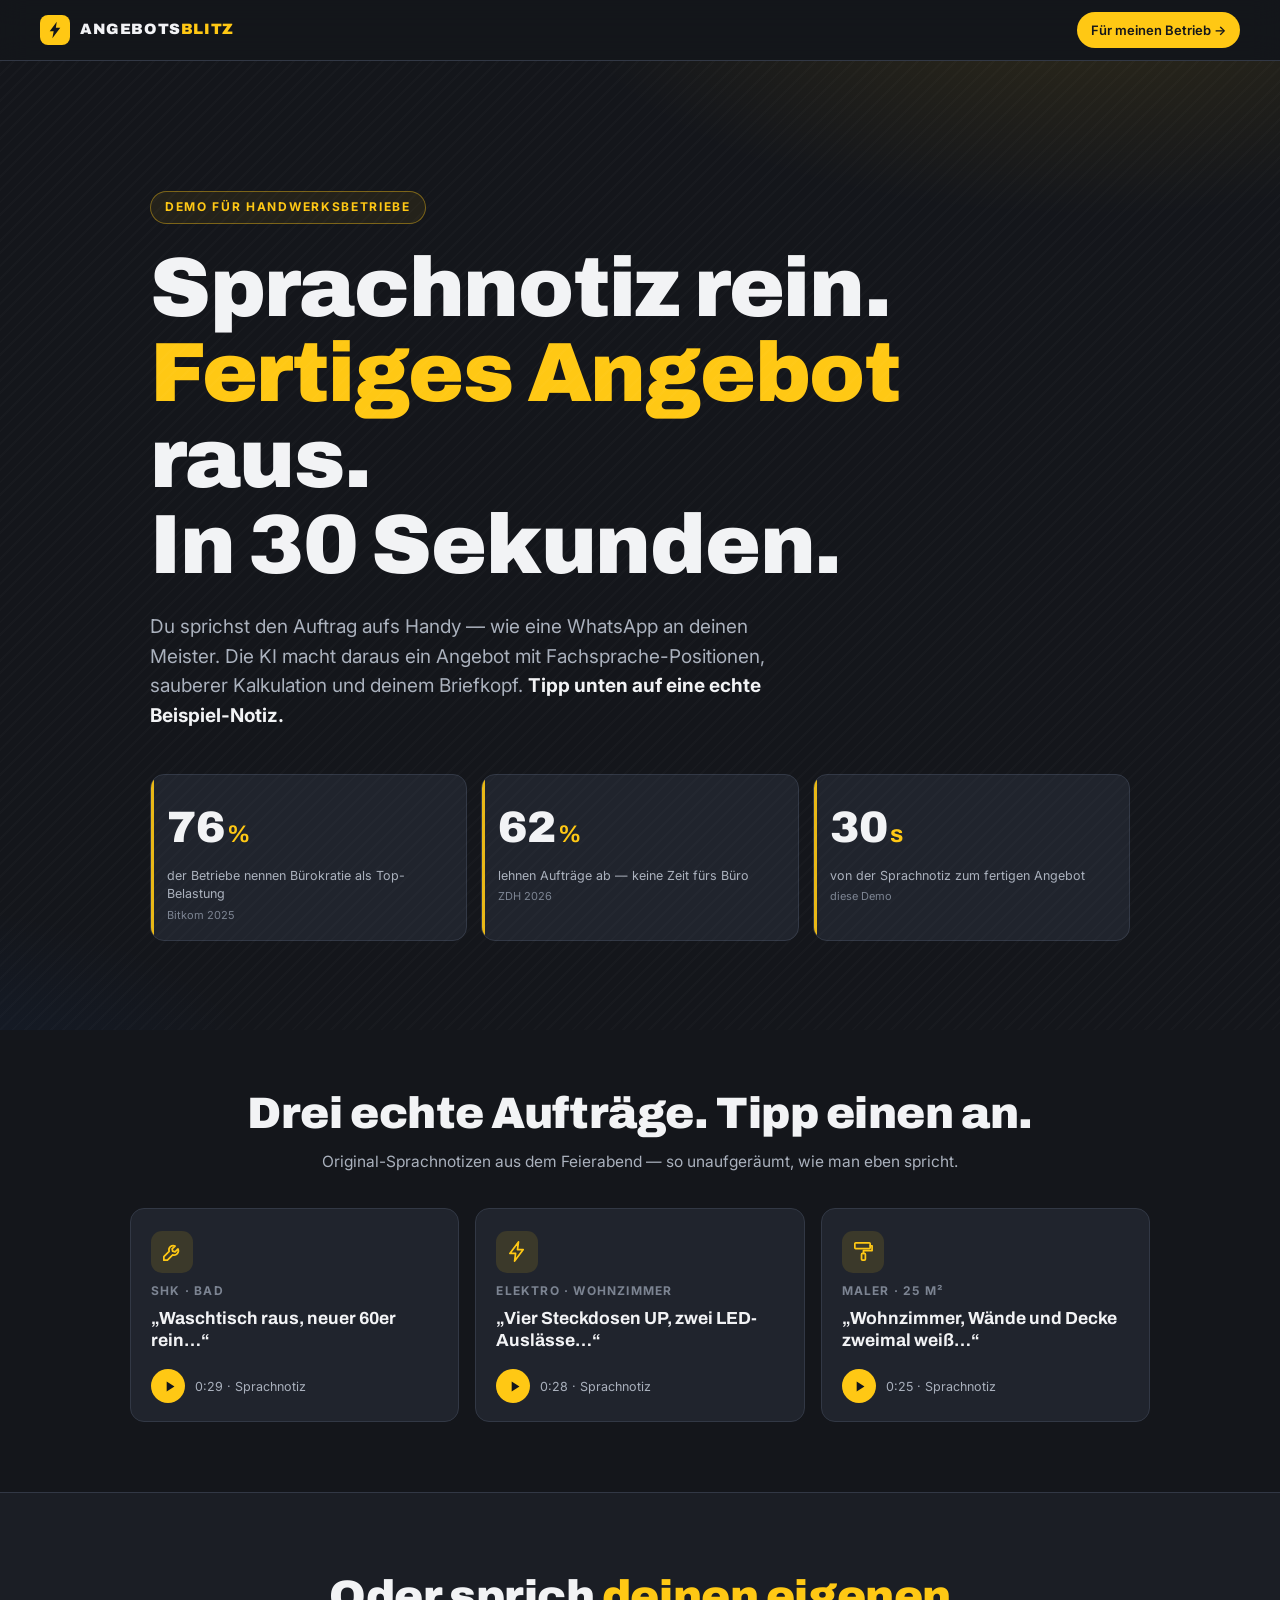
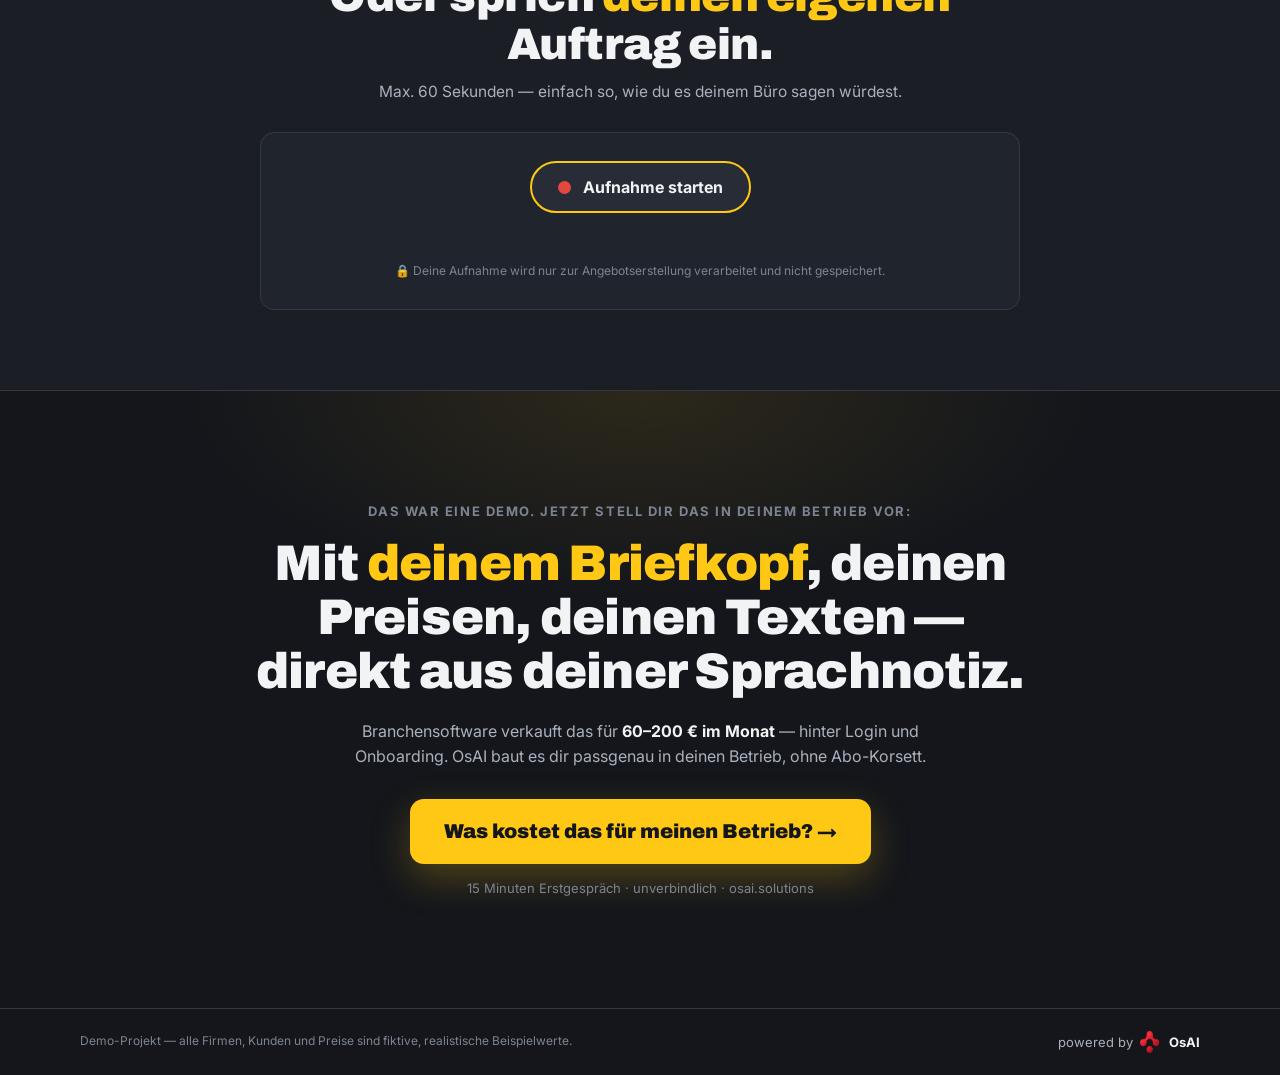
==== commit b23fd71f: "feat(features): /api/quote (Gemini 3.5 Flash, 1 Call = Transkript+Angebot), Schutzschicht (Origin-40" ====
--- a/index.html
+++ b/index.html
@@ -57,19 +57,19 @@
           <span class="tile-icon" aria-hidden="true"><svg viewBox="0 0 24 24" fill="none" stroke="currentColor" stroke-width="1.8" stroke-linecap="round" stroke-linejoin="round"><path d="M14.7 6.3a4.5 4.5 0 0 0-6.2 5.5L3 17.3V21h3.7l5.5-5.5a4.5 4.5 0 0 0 5.5-6.2l-3 3-2.5-.6-.6-2.5 3.1-2.9z"/></svg></span>
           <span class="tile-trade">SHK · Bad</span>
           <span class="tile-title">„Waschtisch raus, neuer 60er rein…“</span>
-          <span class="tile-meta"><span class="tile-play"><svg viewBox="0 0 24 24" fill="currentColor"><path d="M8 5v14l11-7z"/></svg></span><span class="tile-dur">0:24 · Sprachnotiz</span></span>
+          <span class="tile-meta"><span class="tile-play"><svg viewBox="0 0 24 24" fill="currentColor"><path d="M8 5v14l11-7z"/></svg></span><span class="tile-dur">0:29 · Sprachnotiz</span></span>
         </button>
         <button class="tile reveal" data-scenario="elektro" data-testid="tile-elektro">
           <span class="tile-icon" aria-hidden="true"><svg viewBox="0 0 24 24" fill="none" stroke="currentColor" stroke-width="1.8" stroke-linecap="round" stroke-linejoin="round"><path d="M13 2 4 14h6l-1 8 9-12h-6l1-8z"/></svg></span>
           <span class="tile-trade">Elektro · Wohnzimmer</span>
           <span class="tile-title">„Vier Steckdosen UP, zwei LED-Auslässe…“</span>
-          <span class="tile-meta"><span class="tile-play"><svg viewBox="0 0 24 24" fill="currentColor"><path d="M8 5v14l11-7z"/></svg></span><span class="tile-dur">0:21 · Sprachnotiz</span></span>
+          <span class="tile-meta"><span class="tile-play"><svg viewBox="0 0 24 24" fill="currentColor"><path d="M8 5v14l11-7z"/></svg></span><span class="tile-dur">0:28 · Sprachnotiz</span></span>
         </button>
         <button class="tile reveal" data-scenario="maler" data-testid="tile-maler">
           <span class="tile-icon" aria-hidden="true"><svg viewBox="0 0 24 24" fill="none" stroke="currentColor" stroke-width="1.8" stroke-linecap="round" stroke-linejoin="round"><path d="M19 3H5a1 1 0 0 0-1 1v4a1 1 0 0 0 1 1h14a1 1 0 0 0 1-1V4a1 1 0 0 0-1-1z"/><path d="M20 6h2v5h-9v3"/><rect x="11" y="14" width="4" height="7" rx="1"/></svg></span>
           <span class="tile-trade">Maler · 25 m²</span>
           <span class="tile-title">„Wohnzimmer, Wände und Decke zweimal weiß…“</span>
-          <span class="tile-meta"><span class="tile-play"><svg viewBox="0 0 24 24" fill="currentColor"><path d="M8 5v14l11-7z"/></svg></span><span class="tile-dur">0:19 · Sprachnotiz</span></span>
+          <span class="tile-meta"><span class="tile-play"><svg viewBox="0 0 24 24" fill="currentColor"><path d="M8 5v14l11-7z"/></svg></span><span class="tile-dur">0:25 · Sprachnotiz</span></span>
         </button>
       </div>
     </section>
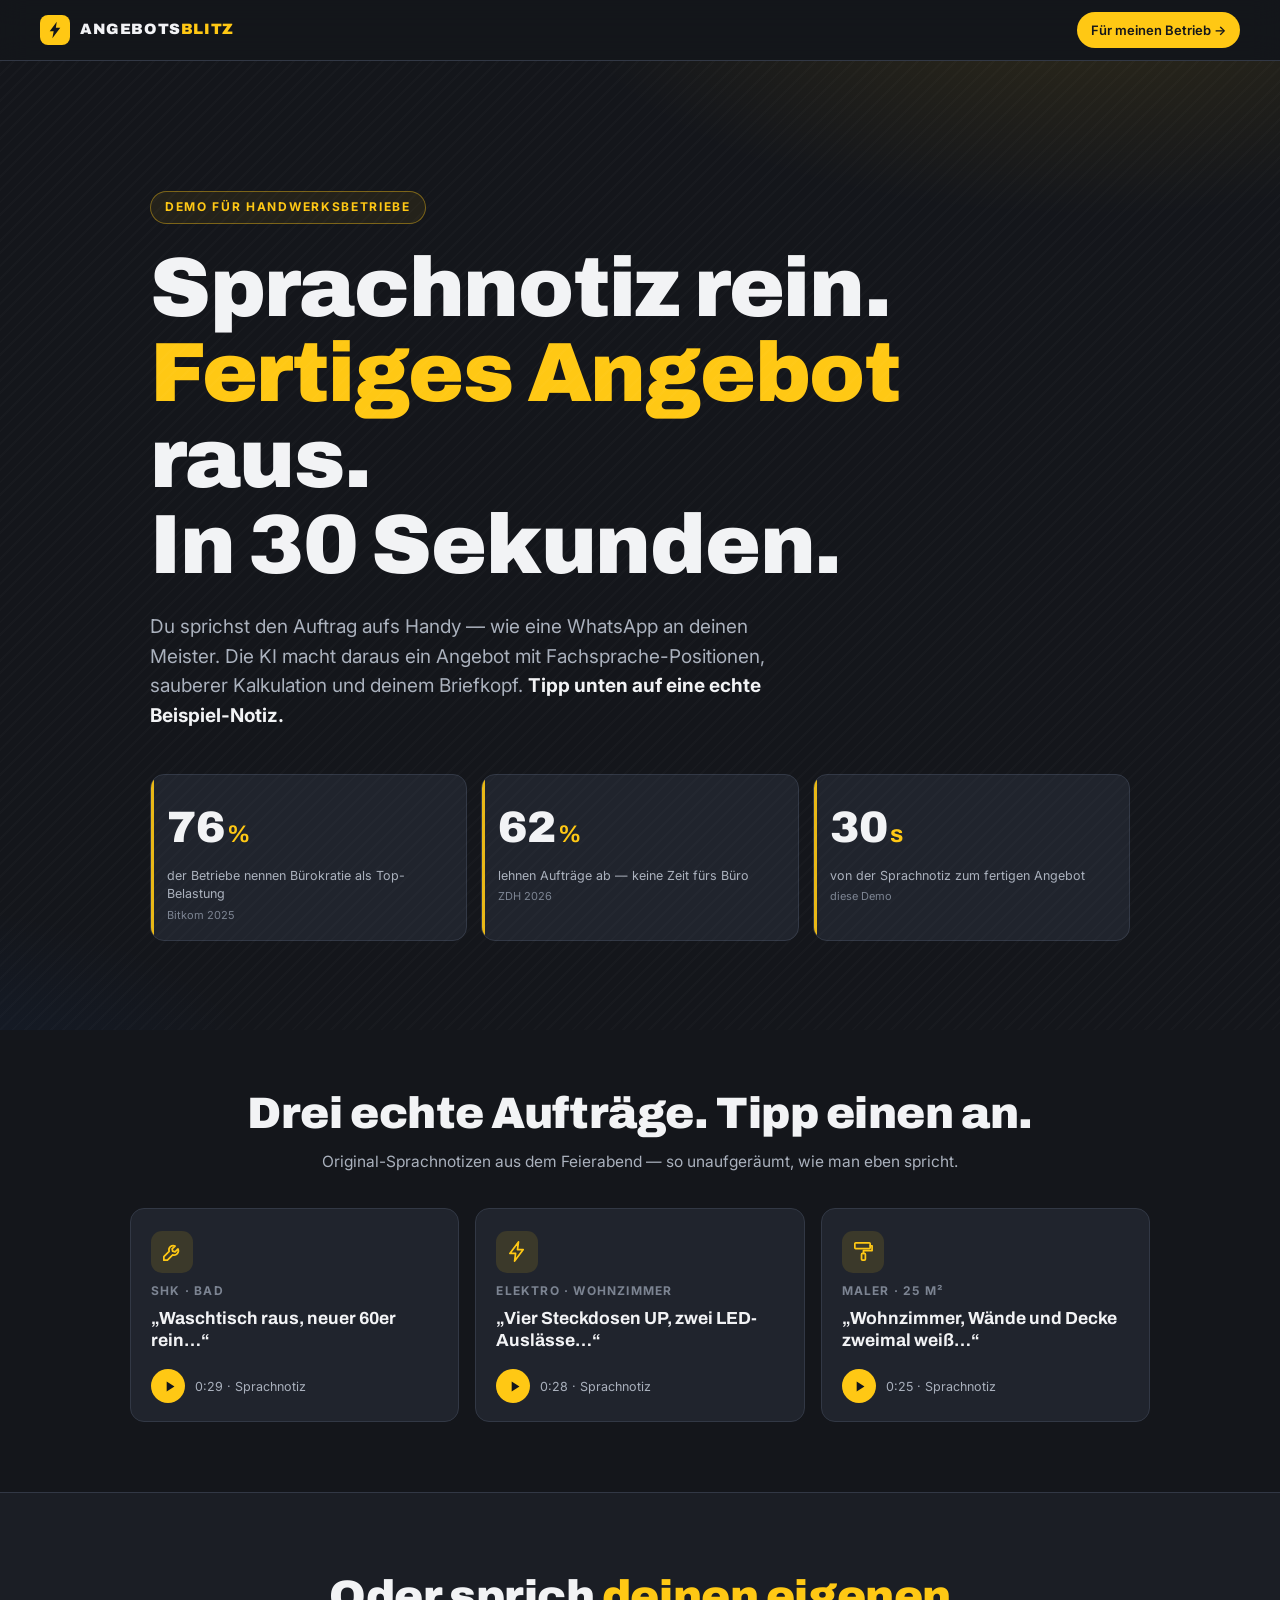
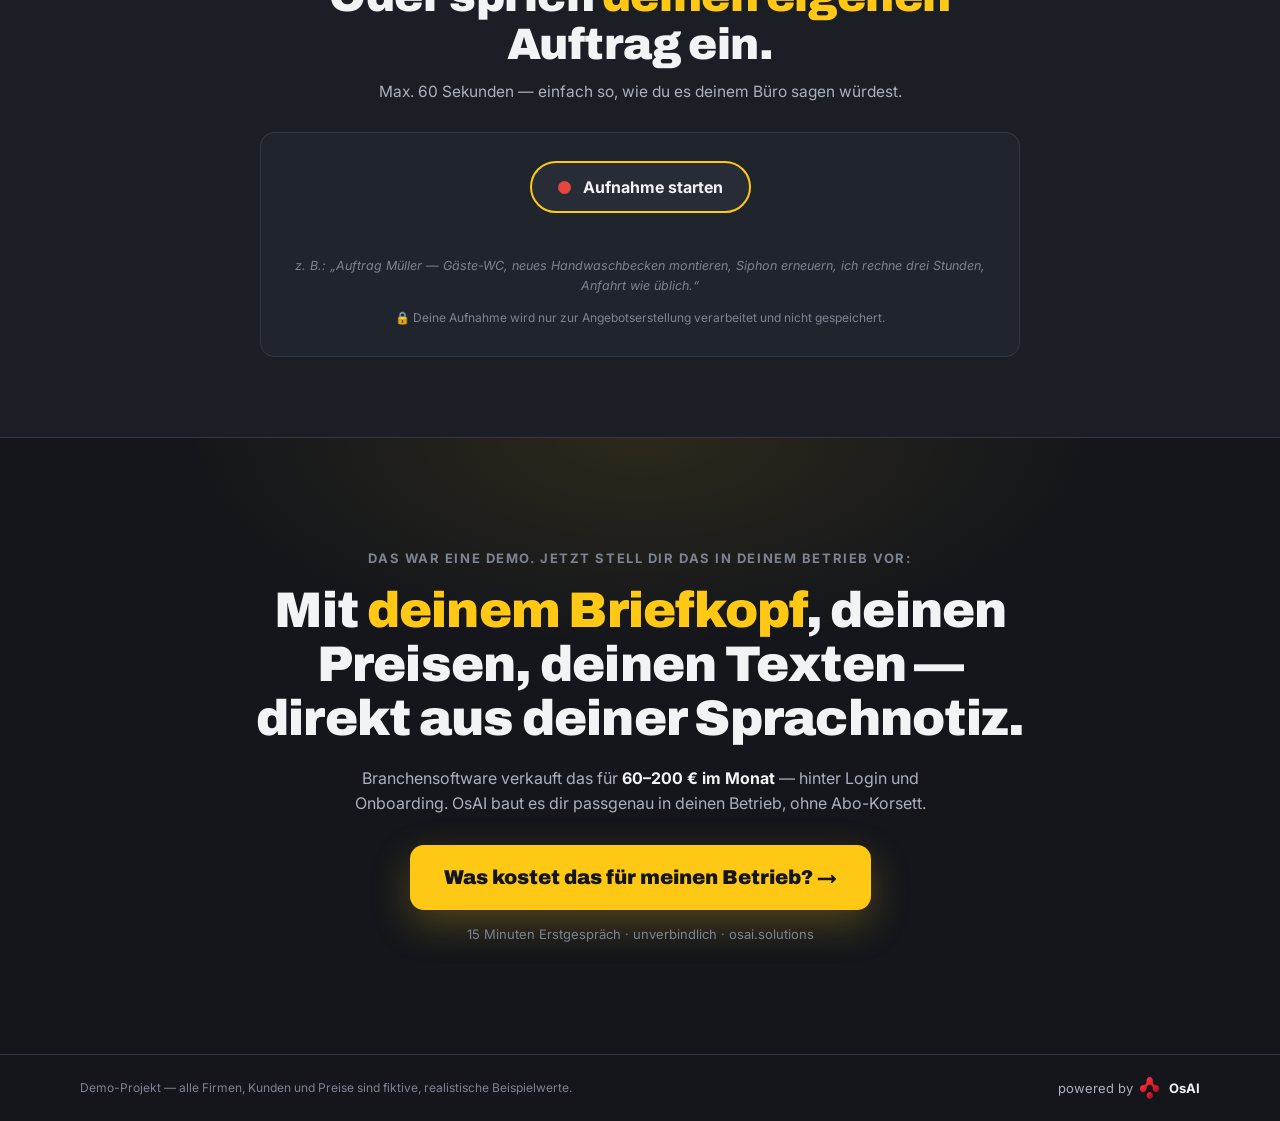
==== commit 0fa042d0: "feat(excellence): Skip-Button, Stage-Tabs, Mobile-Doc-Autoscroll, Dein-Betrieb-Chip, Gemini-Key in H" ====
--- a/index.html
+++ b/index.html
@@ -76,6 +76,11 @@
 
     <!-- ===== Demo-Stage ===== -->
     <section class="stage-section" id="demo" hidden>
+      <div class="stage-tabs" id="stage-tabs" data-testid="stage-tabs">
+        <button class="stage-tab" data-scenario="shk" type="button">SHK · Bad</button>
+        <button class="stage-tab" data-scenario="elektro" type="button">Elektro</button>
+        <button class="stage-tab" data-scenario="maler" type="button">Maler</button>
+      </div>
       <div class="stage">
         <!-- Sprachnotiz / Transkript -->
         <div class="voice-panel" data-testid="voice-panel">
@@ -89,6 +94,7 @@
           </div>
           <p class="voice-transcript" id="voice-transcript" data-testid="transcript" aria-live="polite"></p>
           <div class="ki-steps" id="ki-steps" aria-live="polite"></div>
+          <button class="skip-btn" id="skip-btn" data-testid="skip-btn" type="button" hidden>Direkt zum Ergebnis&nbsp;»</button>
         </div>
 
         <!-- Dokument-Viewer -->
@@ -190,6 +196,7 @@
           </button>
           <div class="rec-timer" id="rec-timer" hidden>0:00</div>
           <p class="live-status" id="live-status" data-testid="live-status"></p>
+          <p class="live-hint">z.&nbsp;B.: „Auftrag Müller — Gäste-WC, neues Handwaschbecken montieren, Siphon erneuern, ich rechne drei Stunden, Anfahrt wie üblich.“</p>
           <p class="dsgvo-line">🔒 Deine Aufnahme wird nur zur Angebotserstellung verarbeitet und nicht gespeichert.</p>
         </div>
       </div>
--- a/assets/css/style.css
+++ b/assets/css/style.css
@@ -175,6 +175,25 @@
 .ki-step.in { opacity: 1; transform: none; }
 .ki-step .tick { width: 17px; height: 17px; border-radius: 50%; background: rgba(82, 196, 120, .15); color: #52c478; display: grid; place-items: center; flex: none; font-size: 11px; }
 
+/* Skip-Button */
+.skip-btn {
+  margin-top: 14px; width: 100%;
+  background: transparent; border: 1px dashed var(--line); color: var(--ink-faint);
+  font-size: 12.5px; font-weight: 600; padding: 9px 12px; border-radius: 9px;
+  transition: color .2s ease, border-color .2s ease;
+}
+.skip-btn:hover { color: var(--accent); border-color: rgba(255, 200, 20, .5); }
+
+/* Stage-Tabs */
+.stage-tabs { display: flex; justify-content: center; gap: 8px; max-width: 1120px; margin: 0 auto 16px; flex-wrap: wrap; }
+.stage-tab {
+  background: var(--panel); border: 1px solid var(--line); color: var(--ink-dim);
+  font-size: 13px; font-weight: 700; padding: 8px 16px; border-radius: 999px;
+  transition: border-color .2s ease, color .2s ease, transform .2s ease;
+}
+.stage-tab:hover { transform: translateY(-1px); color: var(--ink); }
+.stage-tab.active { background: var(--accent); border-color: var(--accent); color: var(--accent-ink); }
+
 /* Doc toolbar */
 .doc-wrap { min-width: 0; }
 .doc-toolbar { display: flex; align-items: center; justify-content: space-between; gap: 12px; flex-wrap: wrap; margin-bottom: 12px; }
@@ -201,6 +220,7 @@
 
 /* ---------- Das Dokument ---------- */
 .doc {
+  scroll-margin-top: 64px;
   background: var(--paper); color: var(--paper-ink); border-radius: 10px;
   padding: clamp(22px, 4vw, 44px); box-shadow: var(--shadow);
   font-size: 13.5px; line-height: 1.5; position: relative; overflow: hidden;
@@ -245,7 +265,8 @@
 .pos-typ.pauschale { background: #eceff3; color: #5c6470; }
 
 .doc-sums { display: flex; justify-content: space-between; align-items: flex-end; gap: 18px; margin-top: 16px; flex-wrap: wrap; }
-.doc-split { display: flex; flex-direction: column; gap: 4px; font-size: 11.5px; color: var(--paper-dim); }
+.doc-split { display: flex; flex-direction: row; flex-wrap: wrap; gap: 4px 16px; font-size: 11.5px; color: var(--paper-dim); align-self: flex-start; }
+.doc-split .split-item { white-space: nowrap; }
 .doc-split b { color: var(--paper-ink); font-weight: 600; }
 .doc-sums-table { border-collapse: collapse; min-width: 240px; margin-left: auto; }
 .doc-sums-table td { padding: 5px 0 5px 26px; font-size: 13.5px; }
@@ -308,7 +329,8 @@
 .rec-timer { font-family: var(--font-display); font-weight: 900; font-size: 30px; margin-top: 14px; font-variant-numeric: tabular-nums; }
 .live-status { margin-top: 12px; font-size: 14px; color: var(--ink-dim); min-height: 21px; }
 .live-status.error { color: #f0a8a3; }
-.dsgvo-line { margin-top: 16px; font-size: 12px; color: var(--ink-faint); }
+.live-hint { margin-top: 10px; font-size: 12.5px; color: var(--ink-faint); font-style: italic; }
+.dsgvo-line { margin-top: 14px; font-size: 12px; color: var(--ink-faint); }
 
 /* ---------- CTA ---------- */
 .cta-section { padding: clamp(56px, 9vw, 110px) clamp(20px, 5vw, 48px); position: relative; overflow: hidden; }
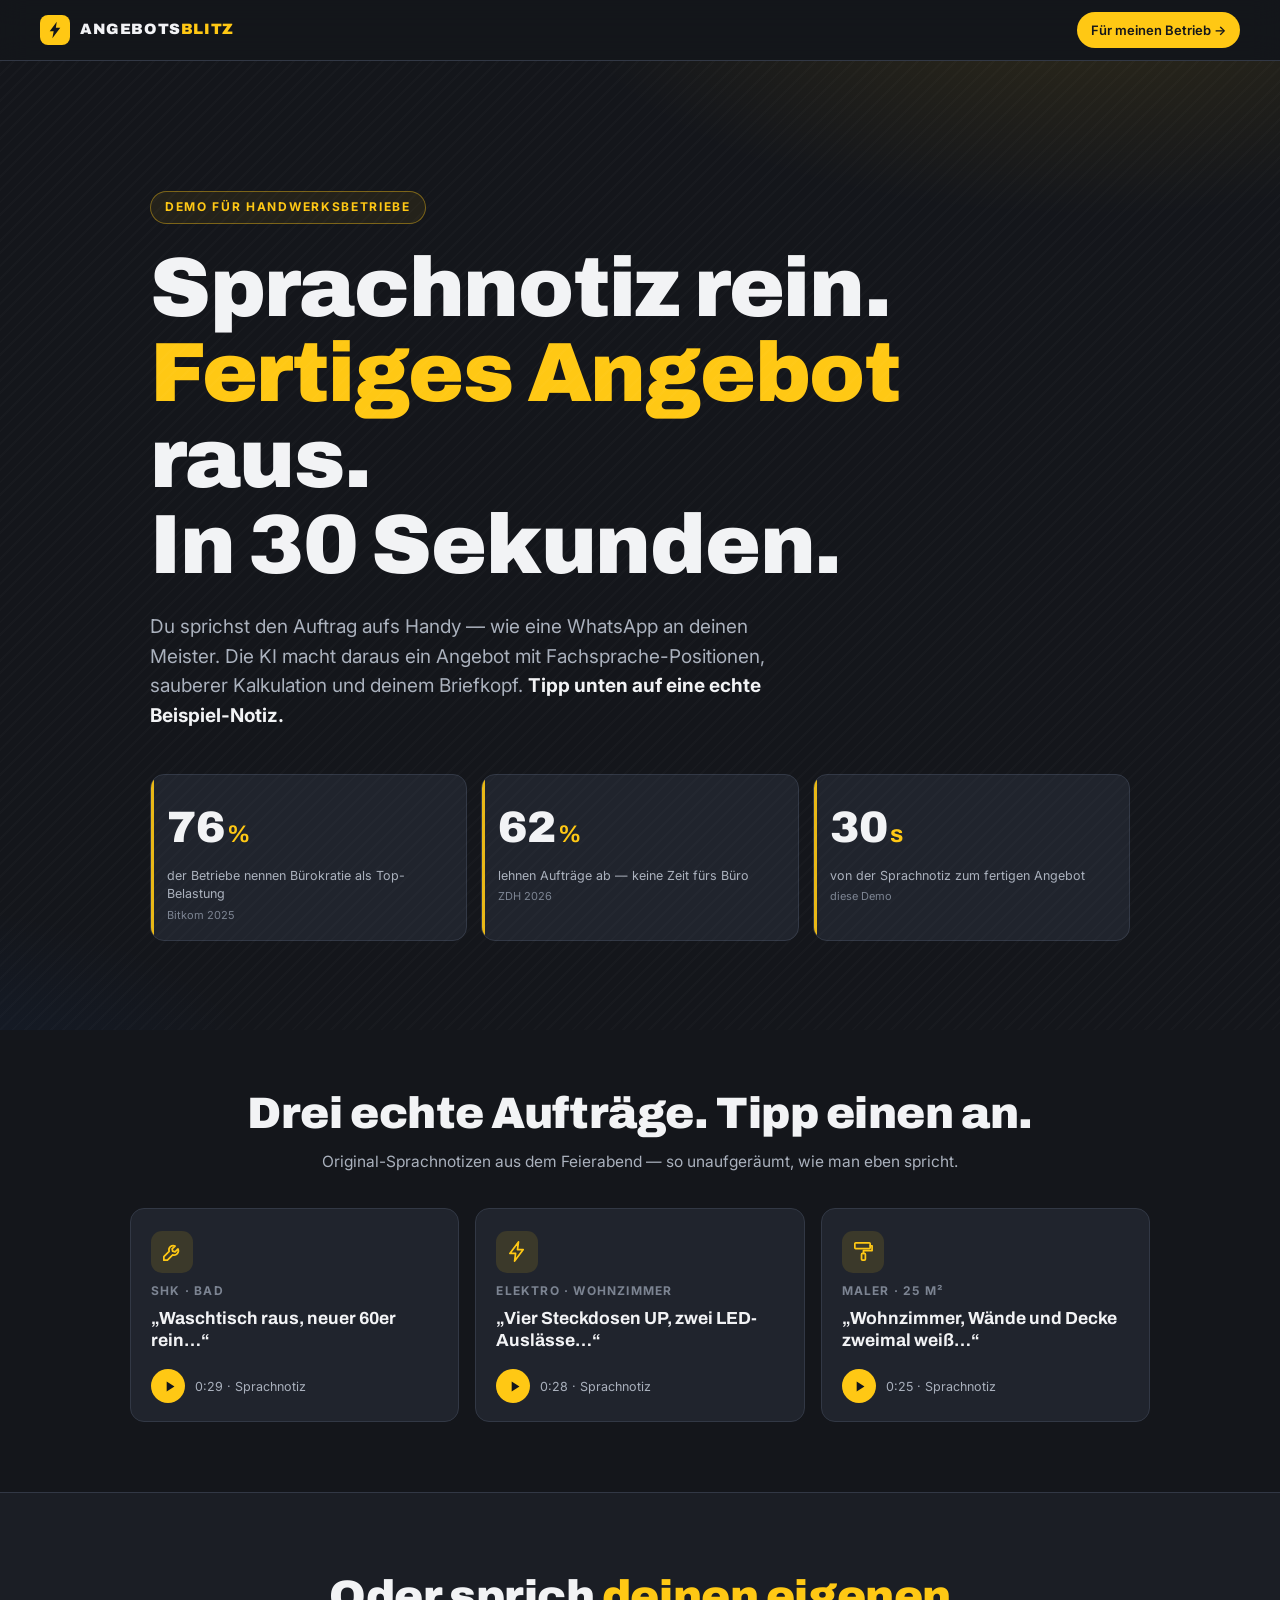
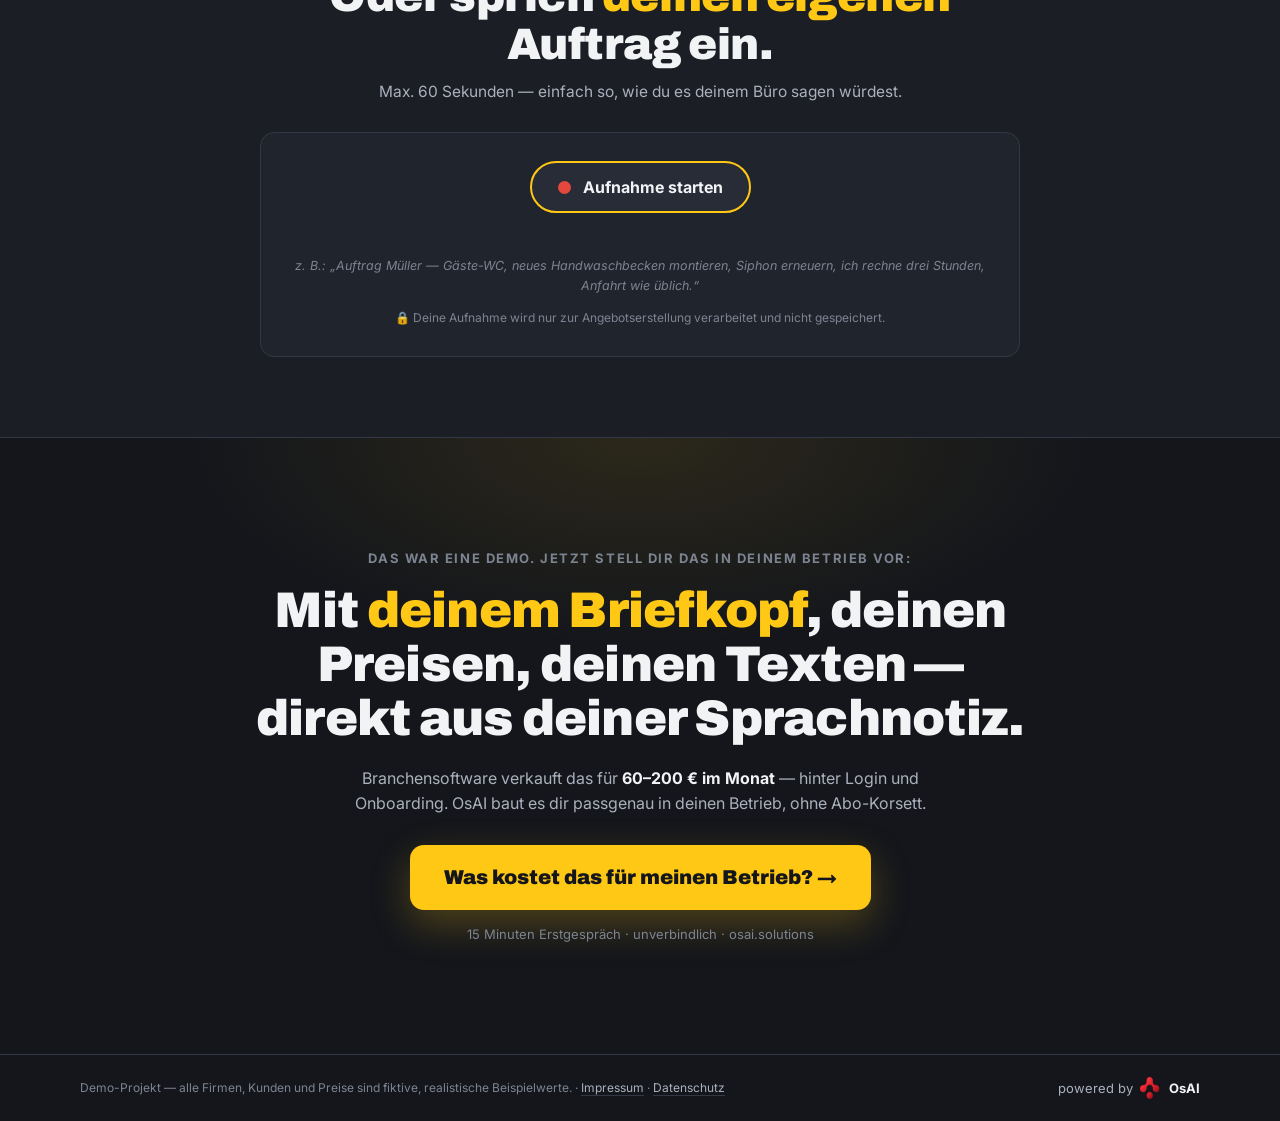
==== commit 8ca74bcb: "feat(legal): Impressum + Datenschutzerklärung (§5 DDG/DSGVO) mit echten OsAI-Stammdaten, Footer-Link" ====
--- a/index.html
+++ b/index.html
@@ -216,7 +216,7 @@
 
   <footer class="footer">
     <div class="footer-inner">
-      <span class="footer-note">Demo-Projekt — alle Firmen, Kunden und Preise sind fiktive, realistische Beispielwerte.</span>
+      <span class="footer-note">Demo-Projekt — alle Firmen, Kunden und Preise sind fiktive, realistische Beispielwerte. · <a class="footer-legal" href="impressum.html">Impressum</a> · <a class="footer-legal" href="datenschutz.html">Datenschutz</a></span>
       <a class="footer-brand" href="https://osai.solutions?utm_source=angebots-blitz" target="_blank" rel="noopener">
         powered by <img src="assets/img/osai-logo.png" alt="OsAI" width="22" height="22"> <strong>OsAI</strong>
       </a>
--- a/assets/css/style.css
+++ b/assets/css/style.css
@@ -362,6 +362,18 @@
 .footer-brand { display: inline-flex; align-items: center; gap: 7px; color: var(--ink-dim); text-decoration: none; font-size: 13px; }
 .footer-brand img { border-radius: 5px; }
 .footer-brand strong { color: var(--ink); }
+.footer-legal { color: var(--ink-dim); text-decoration: none; border-bottom: 1px solid var(--line); }
+.footer-legal:hover { color: var(--ink); border-bottom-color: var(--accent); }
+
+/* ---------- Legal pages (Impressum / Datenschutz) ---------- */
+.legal-page { max-width: 720px; margin: 0 auto; padding: clamp(40px, 7vw, 80px) clamp(20px, 5vw, 48px) clamp(48px, 8vw, 90px); }
+.legal-page h1 { font-family: var(--font-display); font-weight: 900; font-size: clamp(30px, 5vw, 46px); letter-spacing: -.015em; }
+.legal-lead { margin-top: 14px; color: var(--ink-dim); font-size: 15.5px; }
+.legal-page h2 { font-family: var(--font-display); font-weight: 700; font-size: 18px; margin-top: 34px; }
+.legal-page p, .legal-page ul { margin-top: 10px; color: var(--ink-dim); font-size: 14.5px; line-height: 1.7; }
+.legal-page ul { padding-left: 20px; display: grid; gap: 6px; }
+.legal-page strong { color: var(--ink); }
+.legal-page a { color: var(--accent); }
 
 /* ---------- Mobile ---------- */
 @media (max-width: 860px) {
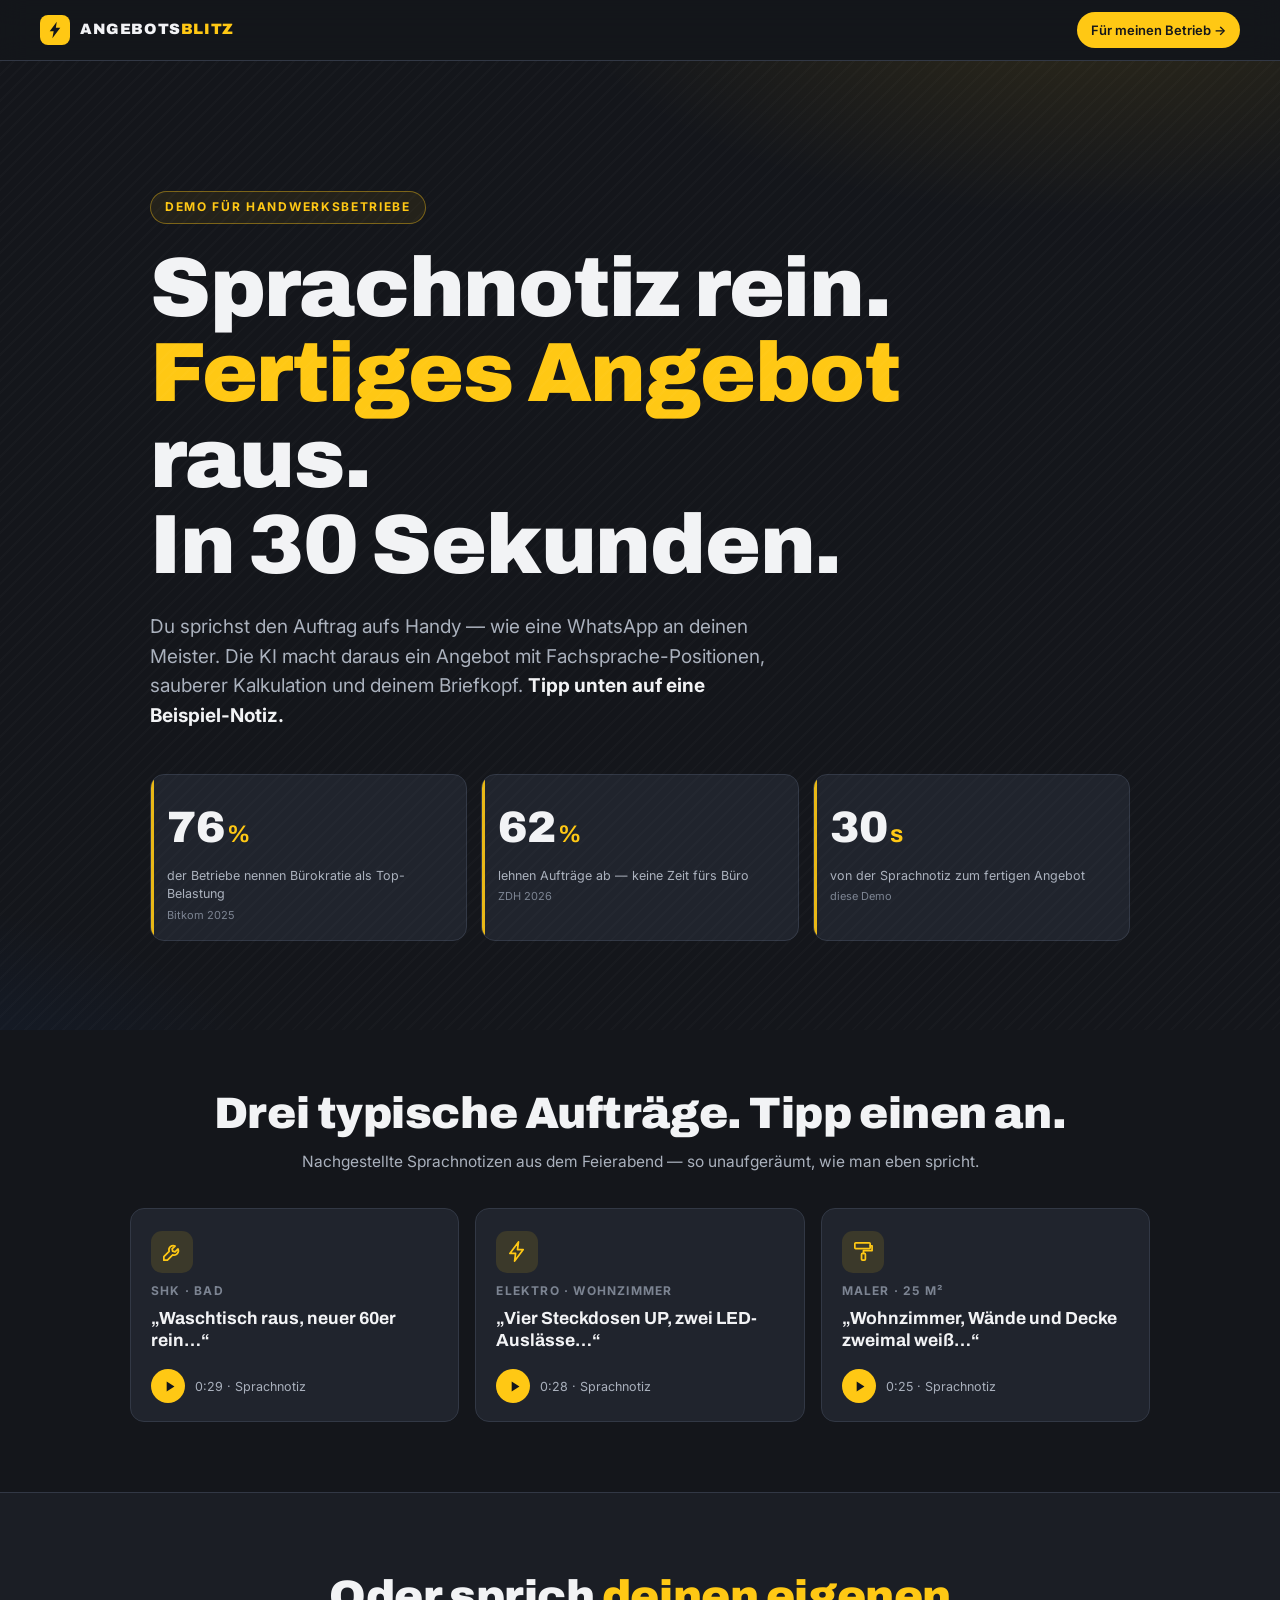
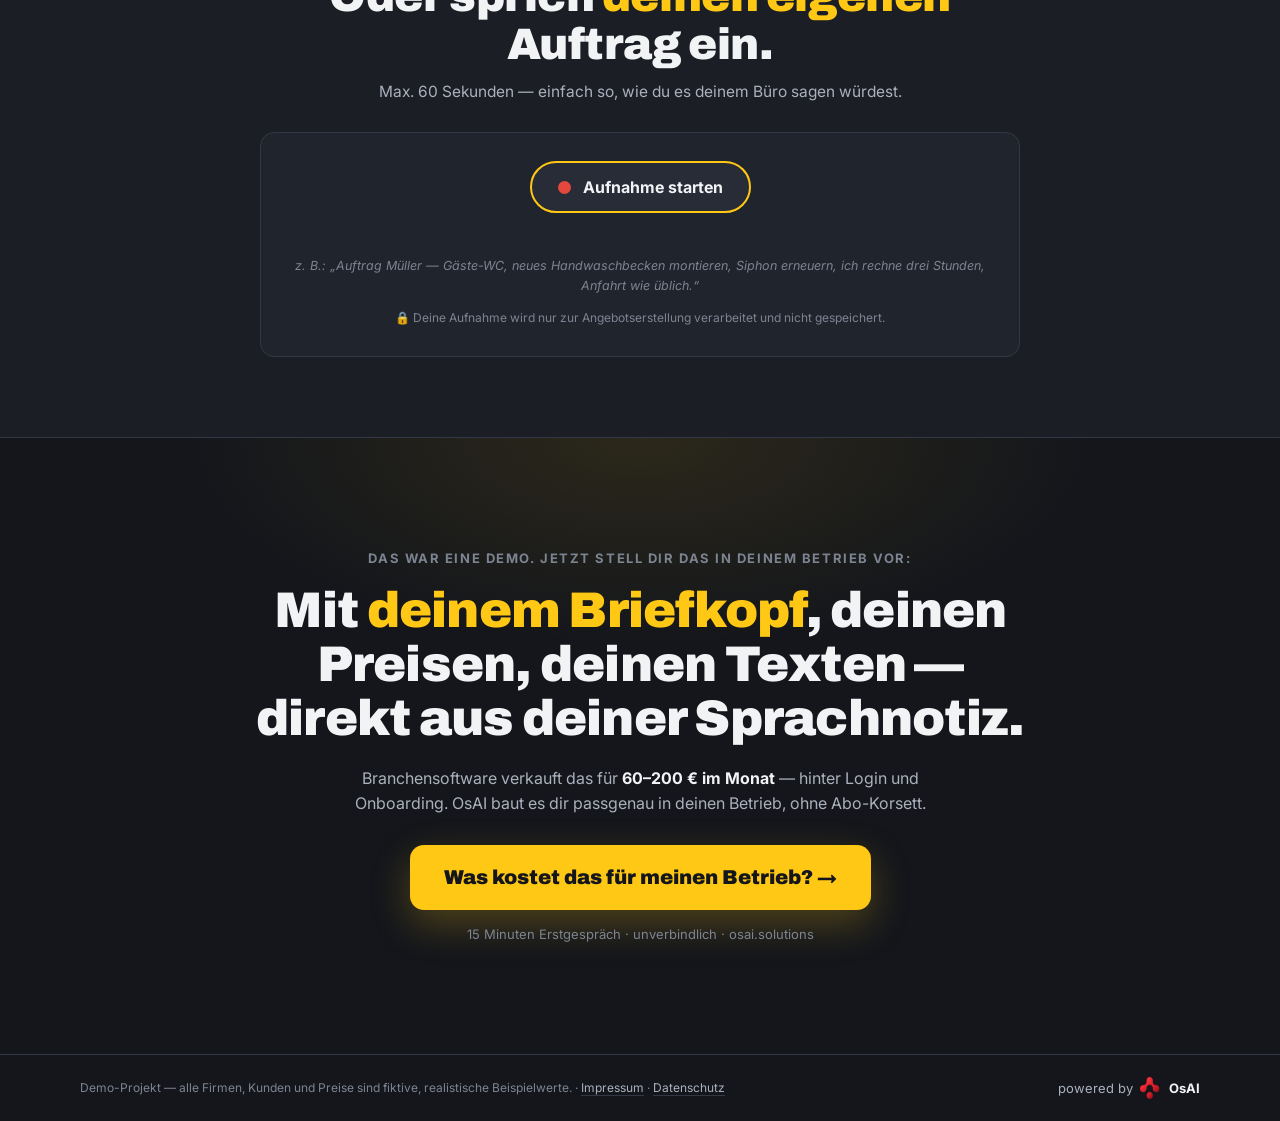
==== commit 3805e276: "fix(copy): „echte Aufträge/Original-Sprachnotizen" → „typische Aufträge/nachgestellte Sprachnotizen"" ====
--- a/index.html
+++ b/index.html
@@ -38,7 +38,7 @@
       <div class="hero-inner">
         <p class="hero-kicker reveal">Demo für Handwerksbetriebe</p>
         <h1 class="hero-claim reveal">Sprachnotiz rein.<br><span class="accent">Fertiges Angebot</span> raus.<br>In 30&nbsp;Sekunden.</h1>
-        <p class="hero-sub reveal">Du sprichst den Auftrag aufs Handy — wie eine WhatsApp an deinen Meister. Die KI macht daraus ein Angebot mit Fachsprache-Positionen, sauberer Kalkulation und deinem Briefkopf. <strong>Tipp unten auf eine echte Beispiel-Notiz.</strong></p>
+        <p class="hero-sub reveal">Du sprichst den Auftrag aufs Handy — wie eine WhatsApp an deinen Meister. Die KI macht daraus ein Angebot mit Fachsprache-Positionen, sauberer Kalkulation und deinem Briefkopf. <strong>Tipp unten auf eine Beispiel-Notiz.</strong></p>
         <div class="hero-stats reveal">
           <div class="stat"><span class="stat-num" data-count="76">0</span><span class="stat-unit">%</span><span class="stat-label">der Betriebe nennen Bürokratie als Top-Belastung<span class="stat-src">Bitkom 2025</span></span></div>
           <div class="stat"><span class="stat-num" data-count="62">0</span><span class="stat-unit">%</span><span class="stat-label">lehnen Aufträge ab — keine Zeit fürs Büro<span class="stat-src">ZDH 2026</span></span></div>
@@ -50,8 +50,8 @@
 
     <!-- ===== Kacheln ===== -->
     <section class="tiles-section" id="kacheln">
-      <h2 class="section-title reveal">Drei echte Aufträge.<br class="mobile-br"> Tipp einen an.</h2>
-      <p class="section-sub reveal">Original-Sprachnotizen aus dem Feierabend — so unaufgeräumt, wie man eben spricht.</p>
+      <h2 class="section-title reveal">Drei typische Aufträge.<br class="mobile-br"> Tipp einen an.</h2>
+      <p class="section-sub reveal">Nachgestellte Sprachnotizen aus dem Feierabend — so unaufgeräumt, wie man eben spricht.</p>
       <div class="tiles">
         <button class="tile reveal" data-scenario="shk" data-testid="tile-shk">
           <span class="tile-icon" aria-hidden="true"><svg viewBox="0 0 24 24" fill="none" stroke="currentColor" stroke-width="1.8" stroke-linecap="round" stroke-linejoin="round"><path d="M14.7 6.3a4.5 4.5 0 0 0-6.2 5.5L3 17.3V21h3.7l5.5-5.5a4.5 4.5 0 0 0 5.5-6.2l-3 3-2.5-.6-.6-2.5 3.1-2.9z"/></svg></span>
@@ -106,7 +106,7 @@
             </div>
             <button class="pdf-btn" id="pdf-btn" data-testid="pdf-btn" type="button">
               <svg viewBox="0 0 24 24" fill="none" stroke="currentColor" stroke-width="2" stroke-linecap="round" stroke-linejoin="round"><path d="M12 3v12m0 0 4-4m-4 4-4-4M4 17v2a2 2 0 0 0 2 2h12a2 2 0 0 0 2-2v-2"/></svg>
-              PDF herunterladen
+              Als PDF speichern
             </button>
           </div>
 
--- a/assets/css/style.css
+++ b/assets/css/style.css
@@ -263,6 +263,7 @@
 .pos-typ.material { background: #e8f0fe; color: #1a56b8; }
 .pos-typ.lohn { background: #fef3dc; color: #946200; }
 .pos-typ.pauschale { background: #eceff3; color: #5c6470; }
+.unit-inline { display: none; } /* nur < 480px: Einheit wandert in die Mengen-Zelle („8 Std.") */
 
 .doc-sums { display: flex; justify-content: space-between; align-items: flex-end; gap: 18px; margin-top: 16px; flex-wrap: wrap; }
 .doc-split { display: flex; flex-direction: row; flex-wrap: wrap; gap: 4px 16px; font-size: 11.5px; color: var(--paper-dim); align-self: flex-start; }
@@ -389,7 +390,8 @@
   .doc { padding: 18px 14px; font-size: 12px; }
   .doc-head { flex-direction: column; }
   .doc-firm-meta { text-align: left; }
-  .doc-table th:nth-child(4), .doc-table td:nth-child(4) { display: none; } /* Einheit auf sehr schmal ausblenden */
+  .doc-table th:nth-child(4), .doc-table td:nth-child(4) { display: none; } /* Einheit-Spalte auf sehr schmal ausblenden … */
+  .unit-inline { display: inline; } /* … und stattdessen in der Mengen-Zelle zeigen („8 Std.") */
   .pos-desc { max-width: none; }
   .doc-toolbar { flex-direction: column; align-items: stretch; }
   .pdf-btn { justify-content: center; }
@@ -407,5 +409,6 @@
   .stage { display: block; max-width: none; }
   .doc { box-shadow: none; border-radius: 0; padding: 0; font-size: 12px; }
   .doc-demo-stamp { display: none; }
+  .pos-typ { display: none; } /* UI-Chips gehören nicht aufs gedruckte Angebot */
   .doc-table .pos-row { opacity: 1 !important; transform: none !important; }
 }
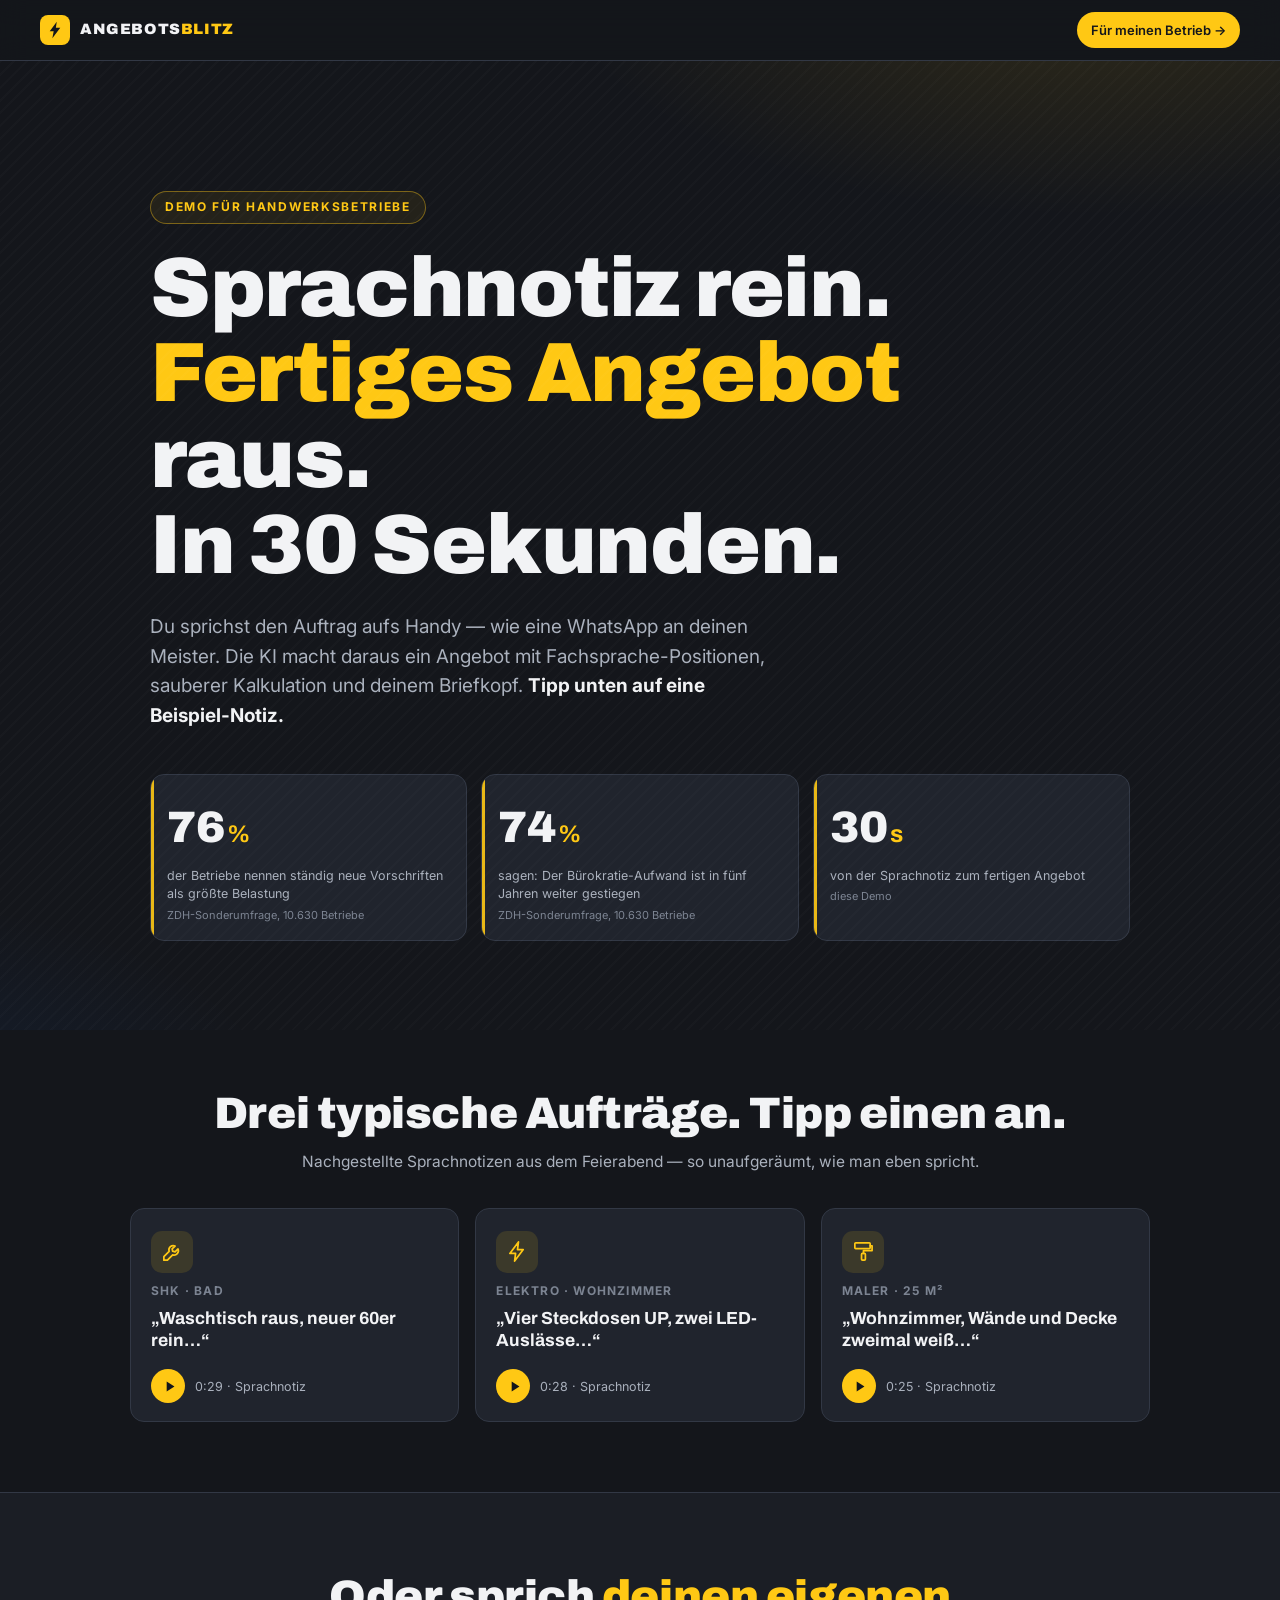
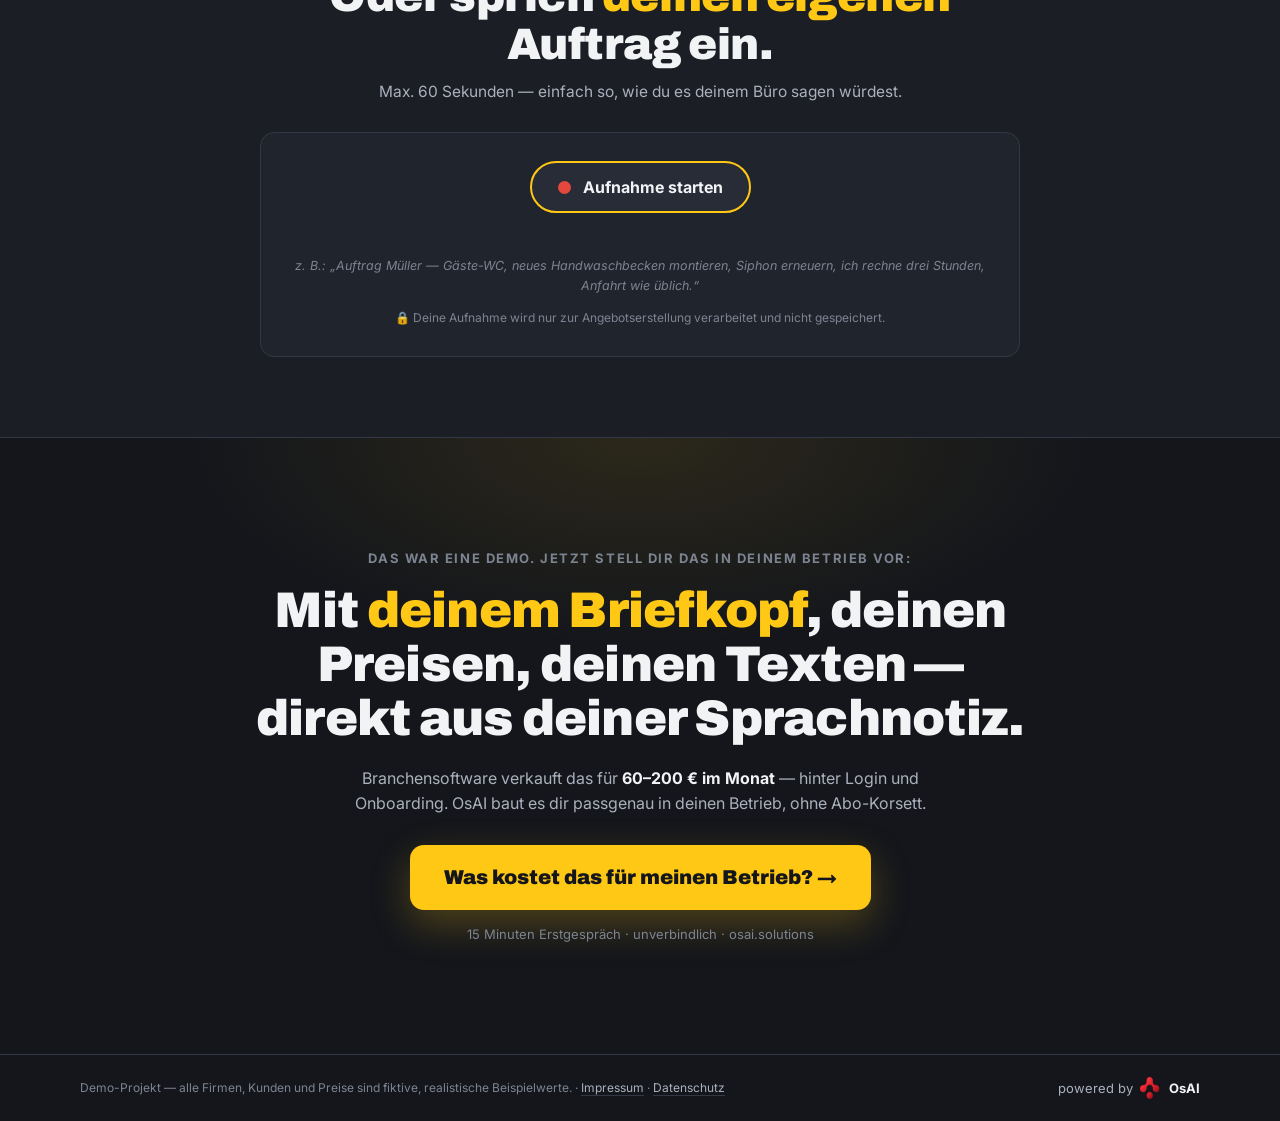
==== commit e80e44f6: "fix(hero): Quellen verifiziert — 76 % stammt aus der ZDH-Sonderumfrage (nicht Bitkom 2025), „62 % le" ====
--- a/index.html
+++ b/index.html
@@ -6,7 +6,7 @@
   <title>Angebots-Blitz — Sprachnotiz rein, fertiges Angebot raus. In 30 Sekunden.</title>
   <meta name="description" content="Handwerker-Demo: Eine Sprachnotiz wird in ~30 Sekunden zu einem fertigen, professionellen Angebot — Fachsprache-Positionen, Material/Lohn getrennt, Netto/USt/Brutto, PDF. Powered by OsAI.">
   <meta property="og:title" content="Angebots-Blitz — Sprachnotiz → fertiges Angebot in 30 Sekunden">
-  <meta property="og:description" content="76 % der Handwerksbetriebe nennen Bürokratie als Top-Last. Diese Demo zeigt: Angebot schreiben muss kein Feierabend-Killer sein.">
+  <meta property="og:description" content="Branchenumfragen zufolge ist Bürokratie die Top-Last im Handwerk. Diese Demo zeigt: Angebot schreiben muss kein Feierabend-Killer sein.">
   <meta property="og:type" content="website">
   <meta property="og:url" content="https://angebots-blitz.demo.osai.solutions/">
   <meta property="og:image" content="https://angebots-blitz.demo.osai.solutions/assets/img/og.png">
@@ -40,8 +40,8 @@
         <h1 class="hero-claim reveal">Sprachnotiz rein.<br><span class="accent">Fertiges Angebot</span> raus.<br>In 30&nbsp;Sekunden.</h1>
         <p class="hero-sub reveal">Du sprichst den Auftrag aufs Handy — wie eine WhatsApp an deinen Meister. Die KI macht daraus ein Angebot mit Fachsprache-Positionen, sauberer Kalkulation und deinem Briefkopf. <strong>Tipp unten auf eine Beispiel-Notiz.</strong></p>
         <div class="hero-stats reveal">
-          <div class="stat"><span class="stat-num" data-count="76">0</span><span class="stat-unit">%</span><span class="stat-label">der Betriebe nennen Bürokratie als Top-Belastung<span class="stat-src">Bitkom 2025</span></span></div>
-          <div class="stat"><span class="stat-num" data-count="62">0</span><span class="stat-unit">%</span><span class="stat-label">lehnen Aufträge ab — keine Zeit fürs Büro<span class="stat-src">ZDH 2026</span></span></div>
+          <div class="stat"><span class="stat-num" data-count="76">0</span><span class="stat-unit">%</span><span class="stat-label">der Betriebe nennen ständig neue Vorschriften als größte Belastung<span class="stat-src">ZDH-Sonderumfrage, 10.630 Betriebe</span></span></div>
+          <div class="stat"><span class="stat-num" data-count="74">0</span><span class="stat-unit">%</span><span class="stat-label">sagen: Der Bürokratie-Aufwand ist in fünf Jahren weiter gestiegen<span class="stat-src">ZDH-Sonderumfrage, 10.630 Betriebe</span></span></div>
           <div class="stat"><span class="stat-num" data-count="30">0</span><span class="stat-unit">s</span><span class="stat-label">von der Sprachnotiz zum fertigen Angebot<span class="stat-src">diese Demo</span></span></div>
         </div>
       </div>
--- a/assets/css/style.css
+++ b/assets/css/style.css
@@ -139,6 +139,9 @@
 }
 .tile:hover .tile-play { transform: scale(1.1); }
 .tile-play svg { width: 17px; height: 17px; margin-left: 2px; }
+.tile.audio-on .tile-play { animation: eq-pulse 1s ease-in-out infinite; }
+.tile.audio-on .tile-play svg { margin-left: 0; }
+@keyframes eq-pulse { 0%, 100% { transform: scale(1); } 50% { transform: scale(1.14); } }
 .tile-dur { font-size: 12.5px; color: var(--ink-dim); }
 
 /* ---------- Stage ---------- */
